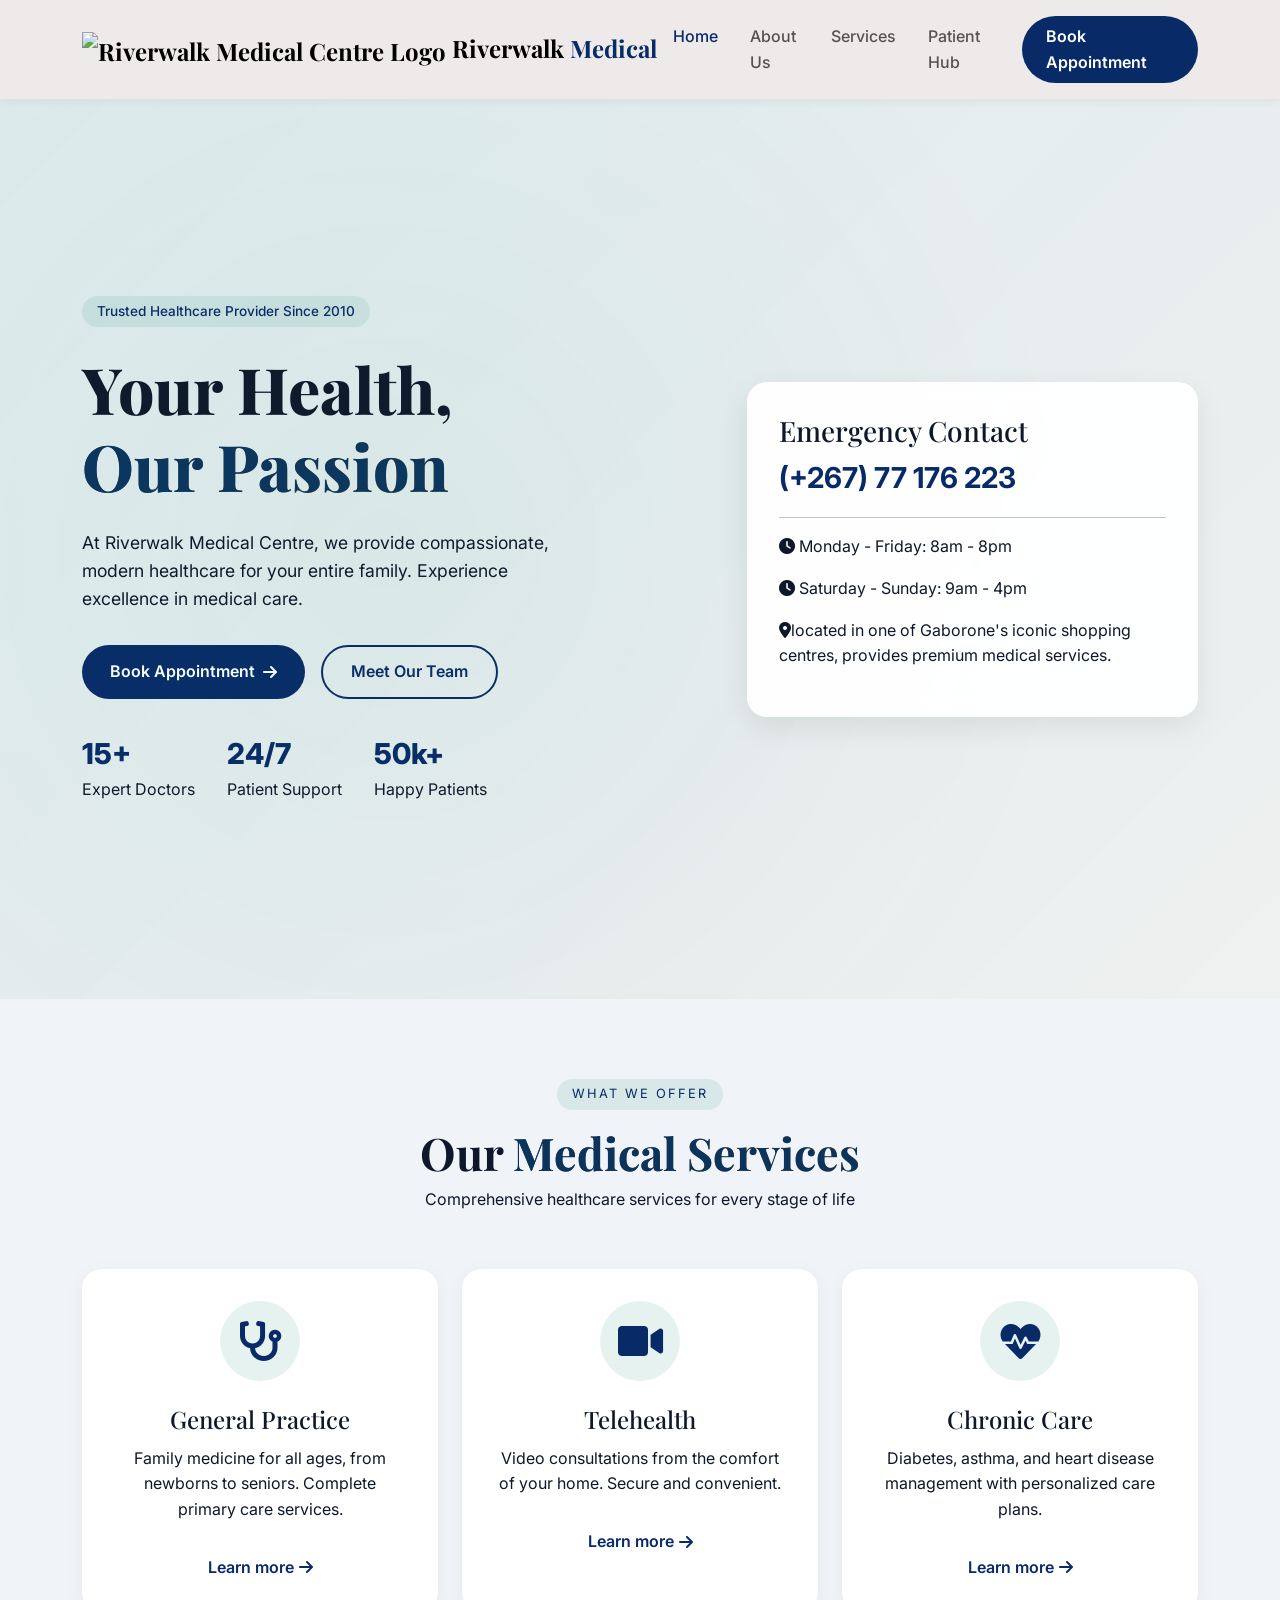
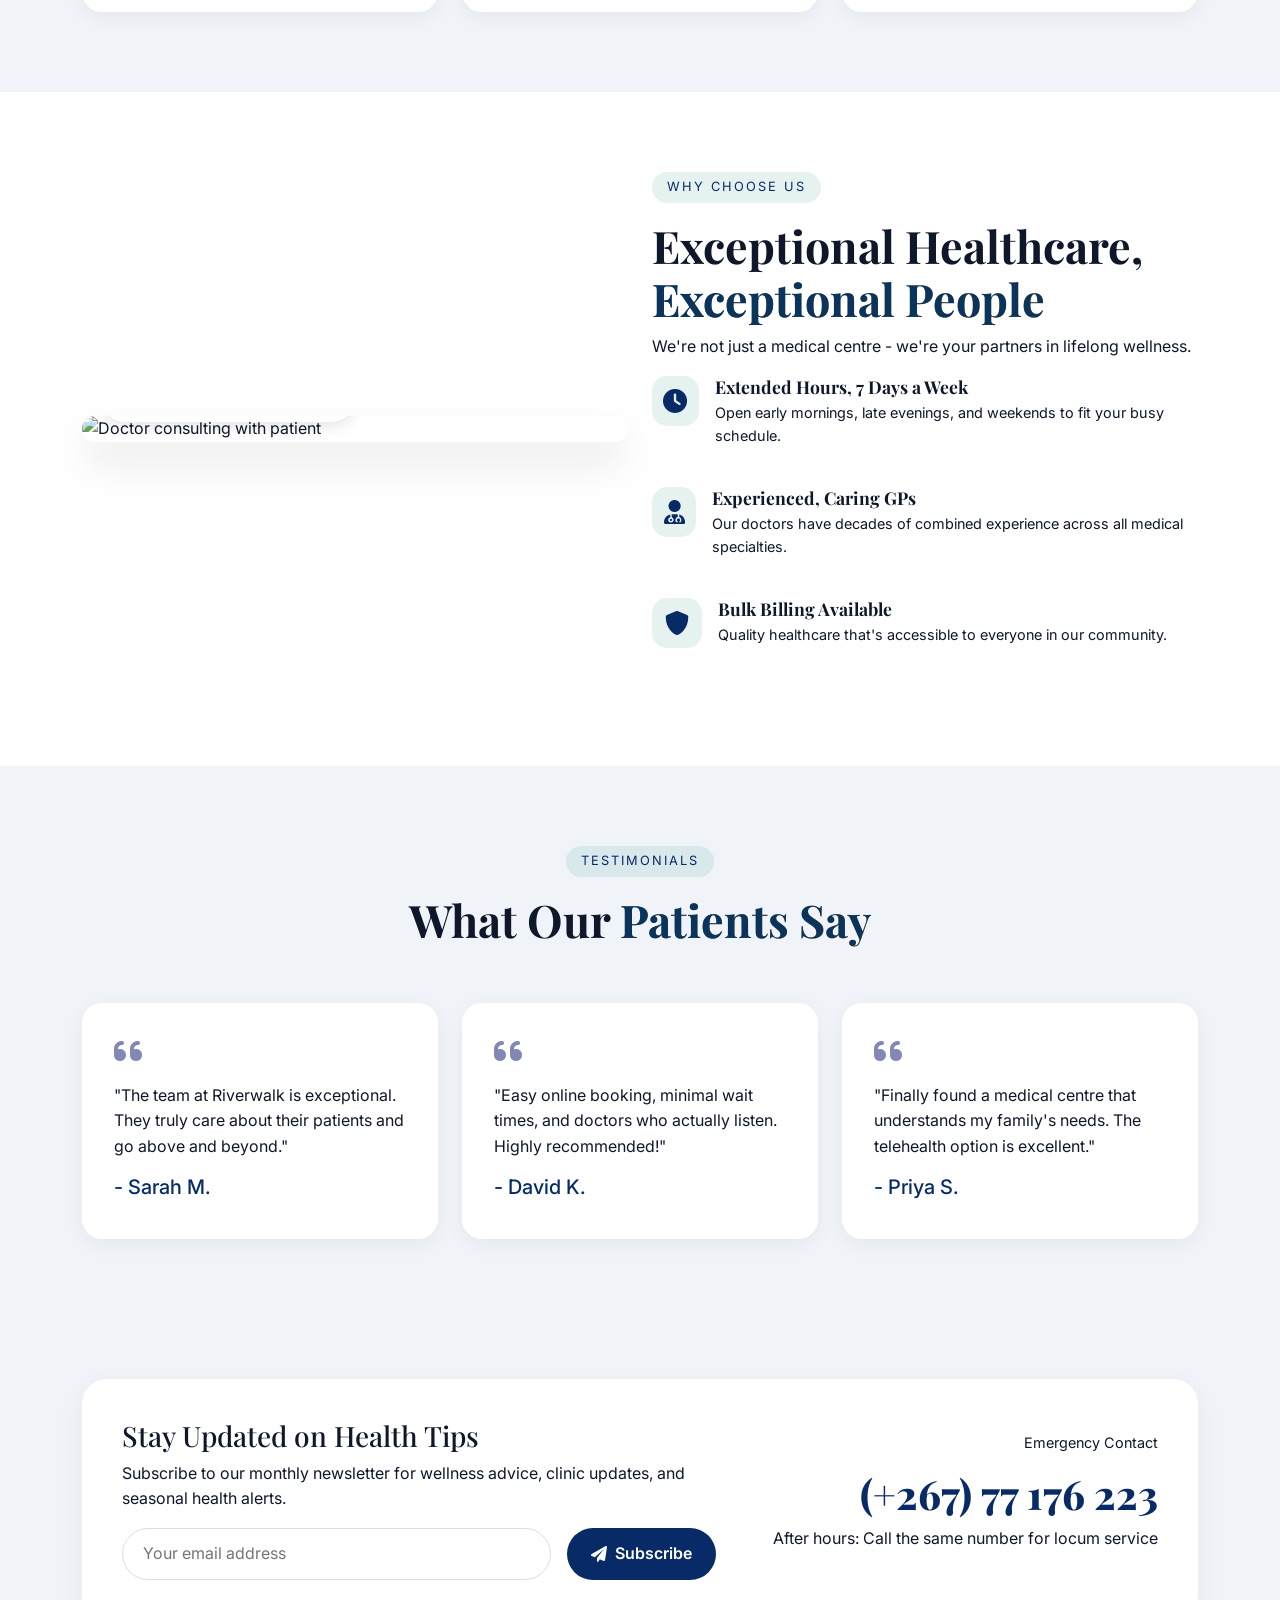
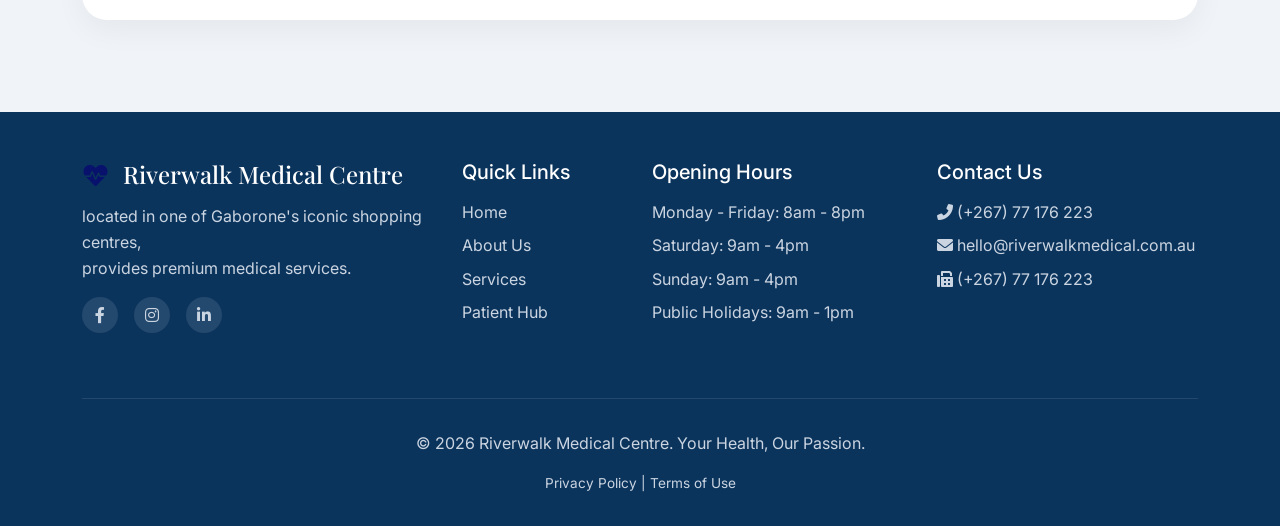
==== index.html @ fadc0576 "Add files via upload" ====
<!DOCTYPE html>
<html lang="en">
<head>
    <meta charset="UTF-8">
    <meta name="viewport" content="width=device-width, initial-scale=1.0">
    <title>Riverwalk Medical Centre | Home</title>
    
    <!-- Bootstrap 5 CSS -->
    <link href="https://cdn.jsdelivr.net/npm/bootstrap@5.3.0-alpha1/dist/css/bootstrap.min.css" rel="stylesheet">
    
    <!-- Font Awesome Icons (Professional icons, not emojis) -->
    <link rel="stylesheet" href="https://cdnjs.cloudflare.com/ajax/libs/font-awesome/6.0.0-beta3/css/all.min.css">
    
    <!-- Google Fonts -->
    <link href="https://fonts.googleapis.com/css2?family=Inter:wght@300;400;500;600;700&family=Playfair+Display:wght@400;500;600;700&display=swap" rel="stylesheet">
    
    <!-- Custom CSS -->
    <link rel="stylesheet" href="style.css">
</head>
<body>

    <!-- Navigation Bar -->
    <nav class="navbar navbar-expand-lg sticky-top">
        <div class="container">
            <a class="navbar-brand" href="index.html">
                <img src="592079887_1321707923304031_1038396307956701715_n.jpg" alt="Riverwalk Medical Centre Logo" width="50" height="50">
                <span>Riverwalk <span class="brand-accent">Medical</span></span>
            </a>
            <button class="navbar-toggler" type="button" data-bs-toggle="collapse" data-bs-target="#navbarNav">
                <span class="navbar-toggler-icon"></span>
            </button>
            <div class="collapse navbar-collapse" id="navbarNav">
                <ul class="navbar-nav ms-auto">
                    <li class="nav-item"><a class="nav-link active" href="index.html">Home</a></li>
                    <li class="nav-item"><a class="nav-link" href="about.html">About Us</a></li>
                    <li class="nav-item"><a class="nav-link" href="services.html">Services</a></li>
                    <li class="nav-item"><a class="nav-link" href="patient-hub.html">Patient Hub</a></li>
                </ul>
                <a href="patient-hub.html" class="btn-appointment">Book Appointment</a>
            </div>
        </div>
    </nav>

    <!-- Hero Section with Background Image -->
    <section class="hero">
        <div class="hero-overlay"></div>
        <div class="container">
            <div class="row align-items-center min-vh-100">
                <div class="col-lg-7">
                    <div class="hero-badge">
                        <span>Trusted Healthcare Provider Since 2010</span>
                    </div>
                    <h1 class="hero-title">
                        Your Health,<br>
                        <span class="gradient-text">Our Passion</span>
                    </h1>
                    <p class="hero-text">
                        At Riverwalk Medical Centre, we provide compassionate, 
                        modern healthcare for your entire family. Experience excellence in medical care.
                    </p>
                    <div class="hero-buttons">
                        <a href="patient-hub.html" class="btn-primary">Book Appointment <i class="fas fa-arrow-right"></i></a>
                        <a href="about.html" class="btn-outline">Meet Our Team</a>
                    </div>
                    <div class="hero-stats">
                        <div><span class="stat-number">15+</span><br>Expert Doctors</div>
                        <div><span class="stat-number">24/7</span><br>Patient Support</div>
                        <div><span class="stat-number">50k+</span><br>Happy Patients</div>
                    </div>
                </div>
                <div class="col-lg-5">
                    <div class="info-card">
                        <h3>Emergency Contact</h3>
                        <p class="emergency-number">(+267) 77 176 223</p>
                        <hr>
                        <p><i class="fas fa-clock"></i> Monday - Friday: 8am - 8pm</p>
                        <p><i class="fas fa-clock"></i> Saturday - Sunday: 9am - 4pm</p>
                        <p><i class="fas fa-location-dot"></i>located in one of Gaborone's iconic shopping centres, provides premium medical services.</p>
                    </div>
                </div>
            </div>
        </div>
    </section>

    <!-- Services Preview Section -->
    <section class="services-section">
        <div class="container">
            <div class="section-header text-center">
                <span class="section-subtitle">What We Offer</span>
                <h2 class="section-title">Our <span class="gradient-text">Medical Services</span></h2>
                <p>Comprehensive healthcare services for every stage of life</p>
            </div>
            
            <div class="row g-4 mt-3">
                <div class="col-md-4">
                    <div class="service-card">
                        <div class="service-icon">
                            <i class="fas fa-stethoscope"></i>
                        </div>
                        <h4>General Practice</h4>
                        <p>Family medicine for all ages, from newborns to seniors. Complete primary care services.</p>
                        <a href="services.html">Learn more <i class="fas fa-arrow-right"></i></a>
                    </div>
                </div>
                <div class="col-md-4">
                    <div class="service-card">
                        <div class="service-icon">
                            <i class="fas fa-video"></i>
                        </div>
                        <h4>Telehealth</h4>
                        <p>Video consultations from the comfort of your home. Secure and convenient.</p>
                        <a href="services.html">Learn more <i class="fas fa-arrow-right"></i></a>
                    </div>
                </div>
                <div class="col-md-4">
                    <div class="service-card">
                        <div class="service-icon">
                            <i class="fas fa-heartbeat"></i>
                        </div>
                        <h4>Chronic Care</h4>
                        <p>Diabetes, asthma, and heart disease management with personalized care plans.</p>
                        <a href="services.html">Learn more <i class="fas fa-arrow-right"></i></a>
                    </div>
                </div>
            </div>
        </div>
    </section>

    <!-- Why Choose Us Section with Image -->
    <section class="why-choose">
        <div class="container">
            <div class="row align-items-center">
                <div class="col-lg-6">
                    <div class="why-image">
                        <img src="https://images.unsplash.com/photo-1579684385127-1ef15d508118?w=600&h=400&fit=crop" alt="Doctor consulting with patient">
                        <div class="floating-badge">
                            <i class="fas fa-calendar-check"></i> Same-day appointments
                        </div>
                    </div>
                </div>
                <div class="col-lg-6">
                    <span class="section-subtitle">Why Choose Us</span>
                    <h2 class="section-title">Exceptional Healthcare,<br><span class="gradient-text">Exceptional People</span></h2>
                    <p class="section-desc">We're not just a medical centre - we're your partners in lifelong wellness.</p>
                    
                    <div class="feature">
                        <div class="feature-icon">
                            <i class="fas fa-clock"></i>
                        </div>
                        <div>
                            <h4>Extended Hours, 7 Days a Week</h4>
                            <p>Open early mornings, late evenings, and weekends to fit your busy schedule.</p>
                        </div>
                    </div>
                    <div class="feature">
                        <div class="feature-icon">
                            <i class="fas fa-user-md"></i>
                        </div>
                        <div>
                            <h4>Experienced, Caring GPs</h4>
                            <p>Our doctors have decades of combined experience across all medical specialties.</p>
                        </div>
                    </div>
                    <div class="feature">
                        <div class="feature-icon">
                            <i class="fas fa-shield-alt"></i>
                        </div>
                        <div>
                            <h4>Bulk Billing Available</h4>
                            <p>Quality healthcare that's accessible to everyone in our community.</p>
                        </div>
                    </div>
                </div>
            </div>
        </div>
    </section>

    <!-- Testimonials Section -->
    <section class="testimonials">
        <div class="container">
            <div class="section-header text-center">
                <span class="section-subtitle">Testimonials</span>
                <h2 class="section-title">What Our <span class="gradient-text">Patients Say</span></h2>
            </div>
            <div class="row g-4 mt-3">
                <div class="col-md-4">
                    <div class="testimonial-card">
                        <i class="fas fa-quote-left"></i>
                        <p>"The team at Riverwalk is exceptional. They truly care about their patients and go above and beyond."</p>
                        <div class="testimonial-author">
                            <h5>- Sarah M.</h5>
                        </div>
                    </div>
                </div>
                <div class="col-md-4">
                    <div class="testimonial-card">
                        <i class="fas fa-quote-left"></i>
                        <p>"Easy online booking, minimal wait times, and doctors who actually listen. Highly recommended!"</p>
                        <div class="testimonial-author">
                            <h5>- David K.</h5>
                        </div>
                    </div>
                </div>
                <div class="col-md-4">
                    <div class="testimonial-card">
                        <i class="fas fa-quote-left"></i>
                        <p>"Finally found a medical centre that understands my family's needs. The telehealth option is excellent."</p>
                        <div class="testimonial-author">
                            <h5>- Priya S.</h5>
                        </div>
                    </div>
                </div>
            </div>
        </div>
    </section>

    <!-- Contact & Newsletter Section -->
    <section class="contact-section">
        <div class="container">
            <div class="contact-wrapper">
                <div class="row align-items-center">
                    <div class="col-lg-7">
                        <h3>Stay Updated on Health Tips</h3>
                        <p>Subscribe to our monthly newsletter for wellness advice, clinic updates, and seasonal health alerts.</p>
                        <form id="newsletterForm" class="newsletter-form">
                            <input type="email" placeholder="Your email address" required>
                            <button type="submit"><i class="fas fa-paper-plane"></i> Subscribe</button>
                        </form>
                    </div>
                    <div class="col-lg-5 text-end">
                        <p class="contact-label">Emergency Contact</p>
                        <h2 class="emergency-large">(+267) 77 176 223</h2>
                        <p>After hours: Call the same number for locum service</p>
                    </div>
                </div>
            </div>
        </div>
    </section>

    <!-- Footer -->
    <footer class="footer">
        <div class="container">
            <div class="row">
                <div class="col-lg-4 mb-4">
                    <h4><i class="fas fa-heartbeat"></i> Riverwalk Medical Centre</h4>
                    <p>located in one of Gaborone's iconic shopping centres,<br>provides premium medical services.</p>
                    <div class="footer-social">
                        <a href="#"><i class="fab fa-facebook-f"></i></a>
                        <a href="#"><i class="fab fa-instagram"></i></a>
                        <a href="#"><i class="fab fa-linkedin-in"></i></a>
                    </div>
                </div>
                <div class="col-lg-2 col-md-6 mb-4">
                    <h5>Quick Links</h5>
                    <ul>
                        <li><a href="index.html">Home</a></li>
                        <li><a href="about.html">About Us</a></li>
                        <li><a href="services.html">Services</a></li>
                        <li><a href="patient-hub.html">Patient Hub</a></li>
                    </ul>
                </div>
                <div class="col-lg-3 col-md-6 mb-4">
                    <h5>Opening Hours</h5>
                    <ul class="hours-list">
                        <li>Monday - Friday: 8am - 8pm</li>
                        <li>Saturday: 9am - 4pm</li>
                        <li>Sunday: 9am - 4pm</li>
                        <li>Public Holidays: 9am - 1pm</li>
                    </ul>
                </div>
                <div class="col-lg-3 mb-4">
                    <h5>Contact Us</h5>
                    <ul>
                        <li><i class="fas fa-phone-alt"></i> (+267) 77 176 223</li>
                        <li><i class="fas fa-envelope"></i> hello@riverwalkmedical.com.au</li>
                        <li><i class="fas fa-fax"></i> (+267) 77 176 223</li>
                    </ul>
                </div>
            </div>
            <div class="footer-bottom">
                <p>&copy; 2026 Riverwalk Medical Centre. Your Health, Our Passion.</p>
                <p class="privacy-links">
                    <a href="#">Privacy Policy</a> | <a href="#">Terms of Use</a>
                </p>
            </div>
        </div>
    </footer>

    <script src="https://cdn.jsdelivr.net/npm/bootstrap@5.3.0-alpha1/dist/js/bootstrap.bundle.min.js"></script>
    <script src="Main.js"></script>
</body>
</html>
---- style.css ----
/* ============================================
   RIVERWALK MEDICAL CENTRE - PROFESSIONAL CSS
   Medical theme with images and no emojis
   ============================================ */

:root {
    --primary: #082b68;
    --primary-dark: #4506ab;
    --primary-light: #08126d;
    --accent: #e8a735;
    --secondary: #0b345d;
    --white: #ffffff;
    --gray-light: #f0f4f8;
    --dark: #020a16;
    --dark: #0f172a;
}

* {
    margin: 0;
    padding: 0;
    box-sizing: border-box;
}

body {
    font-family: 'Inter', sans-serif;
    background-color: var(--gray-light);
    color: var(--dark);
    line-height: 1.6;
}

/* Watermark Background */
body::before {
    content: "";
    position: fixed;
    top: 0;
    left: 0;
    width: 100%;
    height: 100%;
    z-index: -1;
    background-image: url('487202758_1113256304149195_3274082367478030673_n.jpg');
    background-repeat: no-repeat;
    background-position: center center;
    background-size: 100% auto;
    background-attachment: fixed;
    opacity: 0.4;
    pointer-events: none;
}

/* Typography */
h1, h2, h3, h4, .navbar-brand {
    font-family: 'Playfair Display', serif;
}

.gradient-text {
    background: linear-gradient(135deg, var(--primary), var(--accent));
    -webkit-background-clip: text;
    background-clip: text;
    color: var(--secondary);
}

/* Navigation */
.navbar {
    background: rgba(238, 233, 233, 0.95);
    box-shadow: 0 2px 10px rgba(0,0,0,0.05);
    padding: 1rem 0;
}

.navbar-brand {
    font-size: 1.5rem;
    font-weight: 700;
}

.navbar-brand i {
    color: var(--primary);
    margin-right: 8px;
}

.brand-accent {
    color: var(--primary);
}

.nav-link {
    font-weight: 500;
    margin: 0 0.5rem;
    transition: color 0.3s;
}

.nav-link:hover, .nav-link.active {
    color: var(--primary) !important;
}

.btn-appointment {
    background: var(--primary);
    color: white;
    padding: 8px 24px;
    border-radius: 50px;
    text-decoration: none;
    font-weight: 600;
    transition: all 0.3s;
    margin-left: 1rem;
    display: inline-block;
}

.btn-appointment:hover {
    background: var(--primary-dark);
    color: white;
    transform: translateY(-2px);
}

/* Hero Section */
.hero {
    position: relative;
    min-height: 90vh;
    display: flex;
    align-items: center;
    background: linear-gradient(135deg, rgba(10,126,111,0.08), rgba(232,167,53,0.04));
}

.hero-overlay {
    position: absolute;
    top: 0;
    left: 0;
    width: 100%;
    height: 100%;
    background: radial-gradient(circle at 30% 50%, rgba(10,126,111,0.05), transparent 70%);
    pointer-events: none;
}

.hero-container {
    position: relative;
    z-index: 2;
}

.hero-badge span {
    display: inline-block;
    background: rgba(10,126,111,0.1);
    padding: 5px 15px;
    border-radius: 50px;
    font-size: 0.85rem;
    color: var(--primary);
    margin-bottom: 1.5rem;
    font-weight: 500;
}

.hero-title {
    font-size: 4rem;
    font-weight: 800;
    line-height: 1.2;
    margin-bottom: 1.5rem;
}

.hero-text {
    font-size: 1.1rem;
    color: var(--gray);
    margin-bottom: 2rem;
    max-width: 500px;
}

.hero-buttons {
    display: flex;
    gap: 1rem;
    margin-bottom: 2rem;
    flex-wrap: wrap;
}

.btn-primary {
    background: var(--primary);
    color: white;
    padding: 12px 28px;
    border-radius: 50px;
    text-decoration: none;
    font-weight: 600;
    transition: all 0.3s;
    display: inline-flex;
    align-items: center;
    gap: 8px;
}

.btn-primary:hover {
    background: var(--primary-dark);
    transform: translateX(5px);
    color: white;
}

.btn-outline {
    border: 2px solid var(--primary);
    color: var(--primary);
    padding: 12px 28px;
    border-radius: 50px;
    text-decoration: none;
    font-weight: 600;
    transition: all 0.3s;
    display: inline-block;
}

.btn-outline:hover {
    background: var(--primary);
    color: white;
}

.hero-stats {
    display: flex;
    gap: 2rem;
}

.stat-number {
    font-size: 1.8rem;
    font-weight: 800;
    color: var(--primary);
}

.info-card {
    background: rgba(255, 255, 255, 0.95);
    border-radius: 20px;
    padding: 2rem;
    box-shadow: 0 10px 30px rgba(0,0,0,0.08);
    backdrop-filter: blur(10px);
}

.emergency-number {
    font-size: 1.8rem;
    font-weight: 700;
    color: var(--primary);
}

/* Section Styles */
.section-header {
    margin-bottom: 2rem;
}

.section-subtitle {
    display: inline-block;
    font-size: 0.8rem;
    text-transform: uppercase;
    letter-spacing: 2px;
    color: var(--primary);
    background: rgba(10,126,111,0.1);
    padding: 5px 15px;
    border-radius: 50px;
    margin-bottom: 1rem;
}

.section-title {
    font-size: 2.8rem;
    font-weight: 700;
    margin-bottom: 0.5rem;
}

.section-desc {
    color: var(--gray);
}

/* Services Section */
.services-section {
    padding: 80px 0;
}

.service-card {
    background: white;
    border-radius: 20px;
    padding: 2rem;
    text-align: center;
    transition: all 0.3s;
    box-shadow: 0 5px 20px rgba(0,0,0,0.05);
    height: 100%;
}

.service-card:hover {
    transform: translateY(-10px);
    box-shadow: 0 15px 35px rgba(10,126,111,0.1);
}

.service-icon {
    width: 80px;
    height: 80px;
    background: rgba(10,126,111,0.1);
    border-radius: 50%;
    display: flex;
    align-items: center;
    justify-content: center;
    margin: 0 auto 1.5rem;
}

.service-icon i {
    font-size: 2.5rem;
    color: var(--primary);
}

.service-card h4 {
    margin-bottom: 0.75rem;
}

.service-card a {
    color: var(--primary);
    text-decoration: none;
    font-weight: 600;
    display: inline-flex;
    align-items: center;
    gap: 5px;
    margin-top: 1rem;
}

.service-card a:hover {
    gap: 10px;
}

/* Why Choose Us */
.why-choose {
    padding: 80px 0;
    background: white;
}

.why-image {
    position: relative;
    border-radius: 24px;
    overflow: hidden;
    box-shadow: 0 20px 40px rgba(0,0,0,0.1);
}

.why-image img {
    width: 100%;
    height: auto;
    display: block;
}

.floating-badge {
    position: absolute;
    bottom: 20px;
    left: 20px;
    background: white;
    padding: 10px 20px;
    border-radius: 50px;
    display: flex;
    align-items: center;
    gap: 10px;
    font-weight: 600;
    box-shadow: 0 5px 15px rgba(0,0,0,0.1);
}

.floating-badge i {
    color: var(--primary);
}

.feature {
    display: flex;
    gap: 1rem;
    margin-bottom: 1.5rem;
}

.feature-icon {
    width: 50px;
    height: 50px;
    background: rgba(10,126,111,0.1);
    border-radius: 15px;
    display: flex;
    align-items: center;
    justify-content: center;
}

.feature-icon i {
    font-size: 1.5rem;
    color: var(--primary);
}

.feature h4 {
    font-size: 1.1rem;
    font-weight: 700;
    margin-bottom: 0.25rem;
}

.feature p {
    color: var(--gray);
    font-size: 0.9rem;
}

/* Testimonials */
.testimonials {
    padding: 80px 0;
    background: var(--gray-light);
}

.testimonial-card {
    background: white;
    border-radius: 20px;
    padding: 2rem;
    box-shadow: 0 5px 20px rgba(0,0,0,0.05);
    transition: all 0.3s;
}

.testimonial-card:hover {
    transform: translateY(-5px);
}

.testimonial-card i:first-child {
    font-size: 2rem;
    color: var(--primary-light);
    opacity: 0.5;
    margin-bottom: 1rem;
}

.testimonial-author h5 {
    margin-top: 1rem;
    color: var(--primary);
}

/* Contact Section */
.contact-section {
    padding: 60px 0;
}

.contact-wrapper {
    background: white;
    border-radius: 25px;
    padding: 2.5rem;
    box-shadow: 0 10px 30px rgba(0,0,0,0.05);
}

.contact-label {
    font-size: 0.9rem;
    color: var(--gray);
}

.emergency-large {
    font-size: 2.5rem;
    font-weight: 800;
    color: var(--primary);
}

.newsletter-form {
    display: flex;
    gap: 1rem;
    margin-top: 1rem;
    flex-wrap: wrap;
}

.newsletter-form input {
    flex: 1;
    padding: 12px 20px;
    border: 1px solid #ddd;
    border-radius: 50px;
    font-size: 1rem;
}

.newsletter-form button {
    background: var(--primary);
    border: none;
    padding: 12px 24px;
    border-radius: 50px;
    color: white;
    font-weight: 600;
    cursor: pointer;
    transition: background 0.3s;
    display: inline-flex;
    align-items: center;
    gap: 8px;
}

.newsletter-form button:hover {
    background: var(--primary-dark);
}

/* Footer */
.footer {
    background: var(--secondary);
    color: #cbd5e1;
    padding: 3rem 0 1rem;
    margin-top: 2rem;
}

.footer h4, .footer h5 {
    color: white;
    margin-bottom: 1rem;
}

.footer h4 i {
    color: var(--primary-light);
    margin-right: 8px;
}

.footer ul {
    list-style: none;
    padding: 0;
}

.footer ul li {
    margin-bottom: 0.5rem;
}

.footer a {
    color: #cbd5e1;
    text-decoration: none;
    transition: color 0.3s;
}

.footer a:hover {
    color: var(--primary-light);
}

.footer-social {
    display: flex;
    gap: 1rem;
    margin-top: 1rem;
}

.footer-social a {
    width: 36px;
    height: 36px;
    background: rgba(255,255,255,0.1);
    border-radius: 50%;
    display: flex;
    align-items: center;
    justify-content: center;
    transition: all 0.3s;
}

.footer-social a:hover {
    background: var(--primary);
    transform: translateY(-3px);
}

.footer-bottom {
    text-align: center;
    padding-top: 2rem;
    margin-top: 2rem;
    border-top: 1px solid rgba(255,255,255,0.1);
}

.privacy-links {
    margin-top: 0.5rem;
    font-size: 0.85rem;
}

/* Page Header */
.page-header {
    background: linear-gradient(135deg, rgba(10,126,111,0.08), rgba(232,167,53,0.04));
    padding: 60px 0;
    text-align: center;
}

.page-header h1 {
    font-size: 3rem;
    font-weight: 800;
}

/* About Page Styles */
.stat-box {
    text-align: center;
}

.stat-box .stat-number {
    display: block;
    font-size: 1.5rem;
}

.stat-box .stat-label {
    font-size: 0.85rem;
    color: var(--gray);
}

.about-image {
    border-radius: 20px;
    overflow: hidden;
    box-shadow: 0 15px 35px rgba(0,0,0,0.1);
}

.about-image img {
    width: 100%;
    height: auto;
    display: block;
}

.value-card, .doctor-card {
    background: white;
    border-radius: 20px;
    padding: 1.8rem;
    text-align: center;
    transition: all 0.3s;
    box-shadow: 0 5px 15px rgba(0,0,0,0.05);
    height: 100%;
}

.value-card:hover, .doctor-card:hover {
    transform: translateY(-5px);
}

.value-card i, .doctor-card i {
    font-size: 2rem;
    color: var(--primary);
    margin-bottom: 1rem;
}

.doctor-image {
    width: 120px;
    height: 120px;
    border-radius: 50%;
    overflow: hidden;
    margin: 0 auto 1rem;
}

.doctor-image img {
    width: 100%;
    height: 100%;
    object-fit: cover;
}

.careers-cta {
    background: linear-gradient(135deg, rgba(10,126,111,0.05), rgba(232,167,53,0.03));
    text-align: center;
}

.careers-cta i {
    color: var(--primary);
    margin-bottom: 1rem;
}

/* Service Full Cards */
.service-full-card {
    background: white;
    border-radius: 20px;
    padding: 1.8rem;
    transition: all 0.3s;
    height: 100%;
    border: 1px solid rgba(10,126,111,0.1);
}

.service-full-card:hover {
    transform: translateY(-5px);
    box-shadow: 0 10px 30px rgba(10,126,111,0.1);
}

.service-full-card i {
    font-size: 2.5rem;
    color: var(--primary);
    margin-bottom: 1rem;
}

.service-tag {
    display: inline-block;
    background: rgba(10,126,111,0.1);
    padding: 4px 12px;
    border-radius: 50px;
    font-size: 0.7rem;
    margin-top: 1rem;
}

.corporate {
    text-align: center;
    background: linear-gradient(135deg, rgba(10,126,111,0.03), rgba(232,167,53,0.03));
}

/* Hub Cards */
.hub-card {
    background: white;
    border-radius: 20px;
    padding: 1.5rem;
    margin-bottom: 1.5rem;
    box-shadow: 0 5px 15px rgba(0,0,0,0.05);
    transition: all 0.3s;
}

.hub-card:hover {
    box-shadow: 0 10px 25px rgba(10,126,111,0.1);
}

.hub-card i:first-child {
    font-size: 2rem;
    color: var(--primary);
    margin-bottom: 0.5rem;
}

.hub-btn {
    background: none;
    border: none;
    color: var(--primary);
    font-weight: 600;
    cursor: pointer;
    margin-top: 0.5rem;
}

.hub-submit {
    background: var(--gray-light);
    border: none;
    padding: 10px 20px;
    border-radius: 50px;
    margin-top: 0.5rem;
    font-weight: 600;
    cursor: pointer;
    transition: all 0.3s;
}

.hub-submit.primary {
    background: var(--primary);
    color: white;
}

.hub-submit.primary:hover {
    background: var(--primary-dark);
}

.registration-card {
    border: 2px solid rgba(10,126,111,0.2);
}

.resources-section {
    background: linear-gradient(135deg, rgba(10,126,111,0.05), rgba(232,167,53,0.03));
    border-radius: 20px;
    padding: 1.8rem;
}

.resource-item {
    background: white;
    border-radius: 15px;
    padding: 1rem;
    height: 100%;
}

.resource-item i {
    color: var(--primary);
    margin-right: 8px;
}

/* Form Controls */
.form-control {
    border-radius: 12px;
    border: 1px solid #e2e8f0;
    padding: 12px 16px;
}

.form-control:focus {
    border-color: var(--primary);
    box-shadow: 0 0 0 3px rgba(10,126,111,0.1);
}

/* Responsive Design */
@media (max-width: 768px) {
    .hero-title {
        font-size: 2.5rem;
    }
    
    .section-title {
        font-size: 2rem;
    }
    
    .hero-stats {
        gap: 1rem;
    }
    
    .stat-number {
        font-size: 1.2rem;
    }
    
    .btn-appointment {
        margin-left: 0;
        margin-top: 1rem;
        display: inline-block;
        text-align: center;
    }
    
    .contact-wrapper .text-end {
        text-align: center !important;
        margin-top: 1rem;
    }
    
    .emergency-large {
        font-size: 1.8rem;
    }
    
    body::before {
        background-size: 80% auto;
        opacity: 0.04;
    }
}

@media (max-width: 576px) {
    .hero-buttons {
        flex-direction: column;
    }
    
    .btn-primary, .btn-outline {
        text-align: center;
        justify-content: center;
    }
    
    .hero-title {
        font-size: 2rem;
    }
}
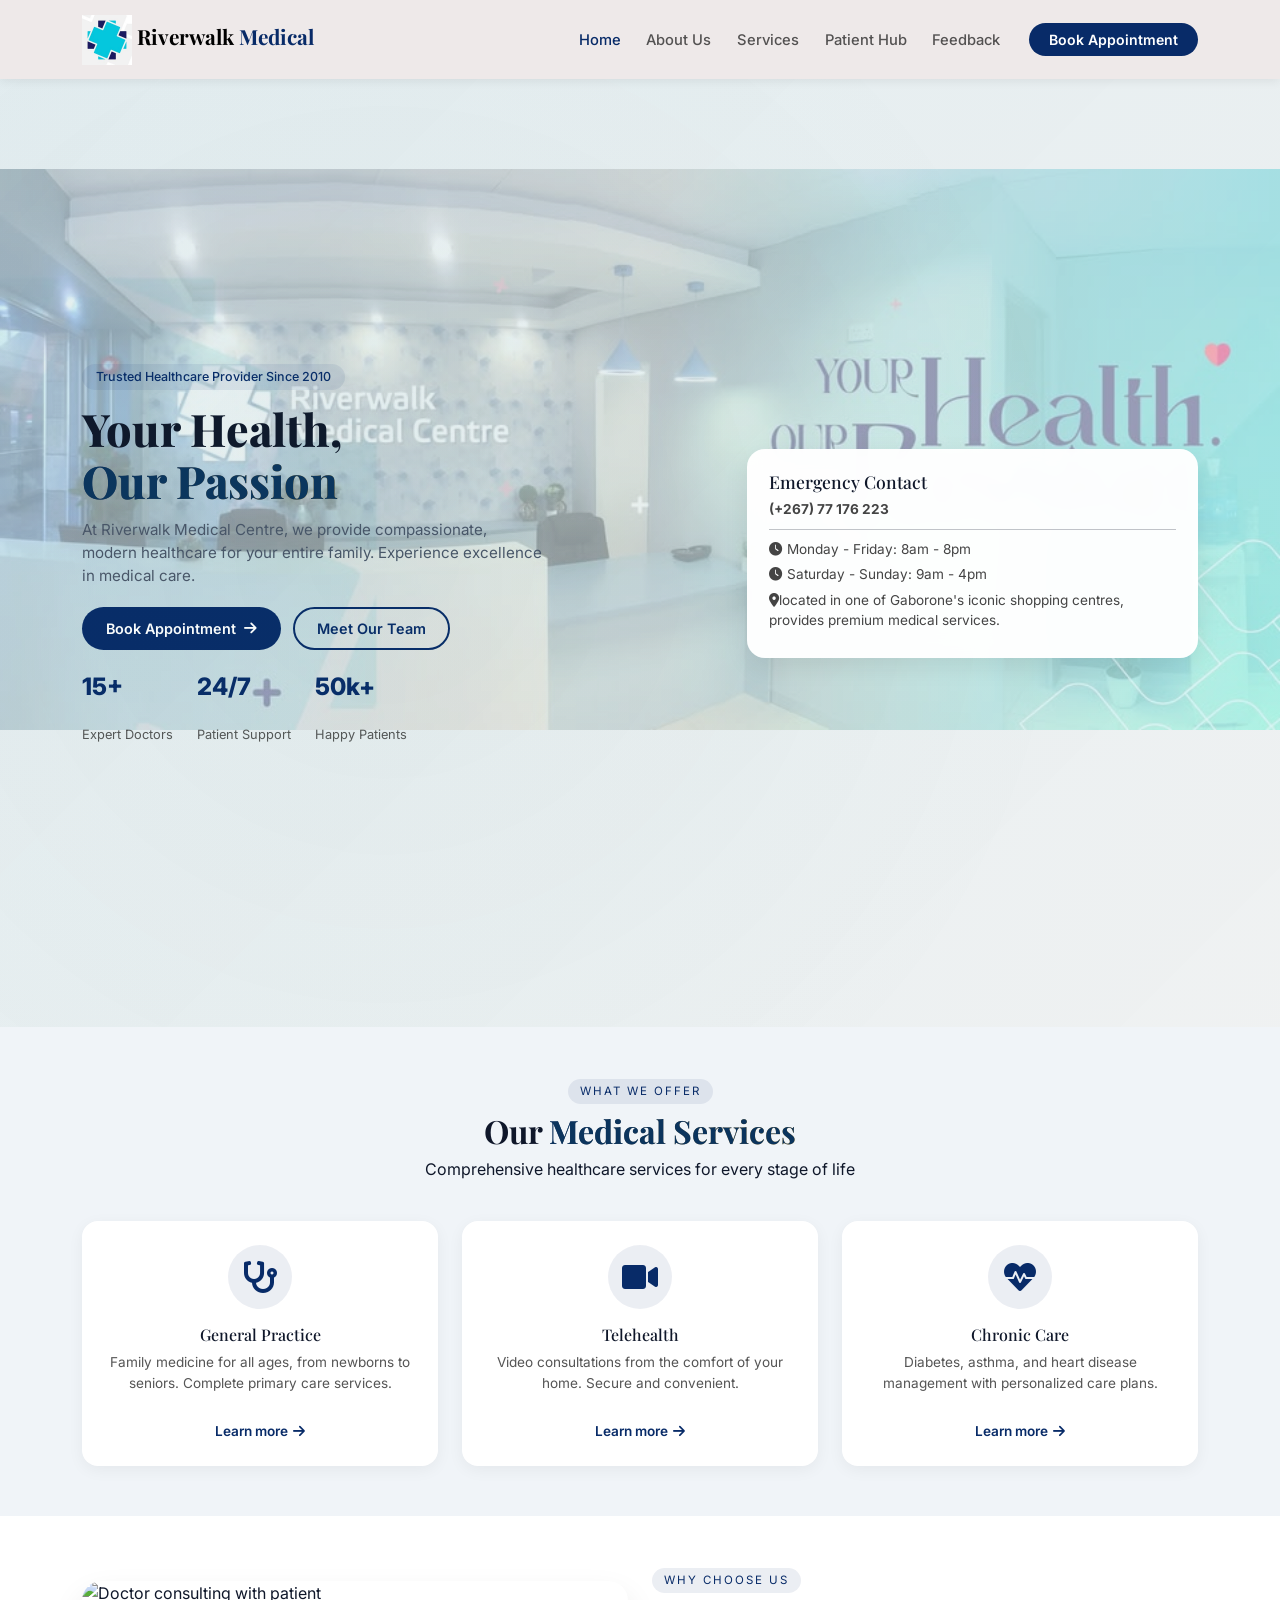
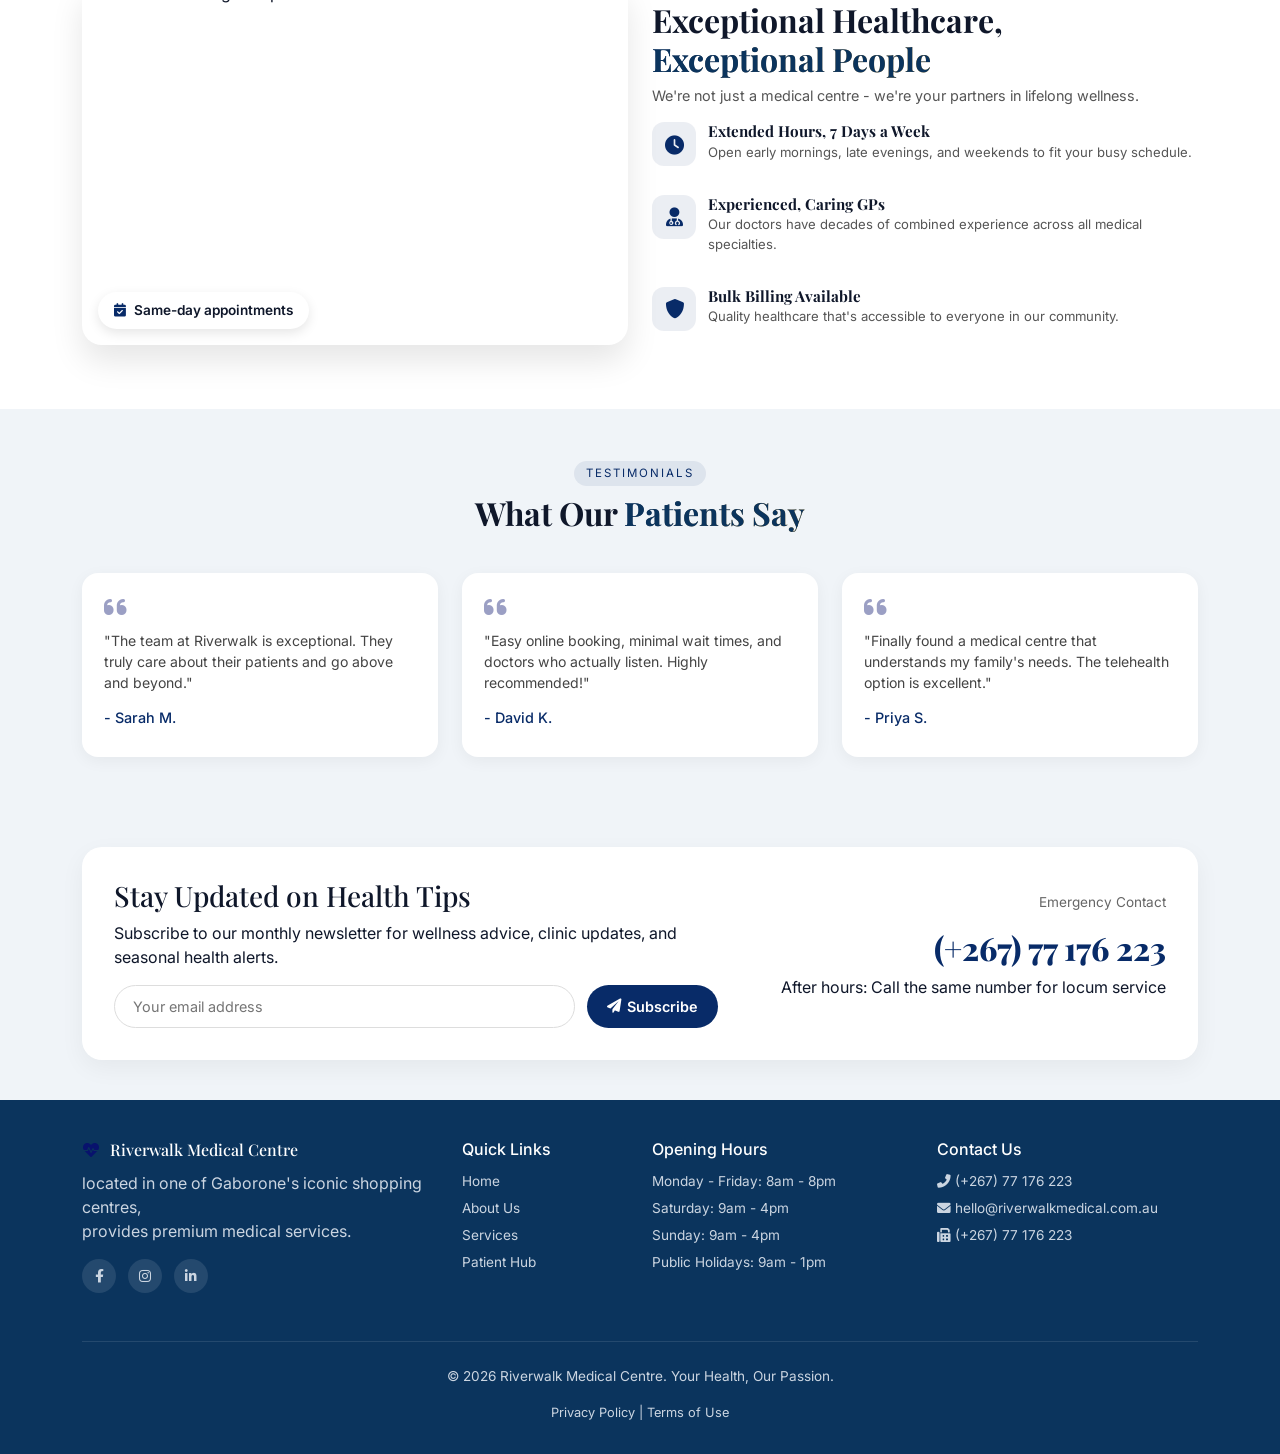
==== commit b30ad92a: "Add files via upload" ====
--- a/index.html
+++ b/index.html
@@ -1,292 +1,293 @@
-<!DOCTYPE html>
-<html lang="en">
-<head>
-    <meta charset="UTF-8">
-    <meta name="viewport" content="width=device-width, initial-scale=1.0">
-    <title>Riverwalk Medical Centre | Home</title>
-    
-    <!-- Bootstrap 5 CSS -->
-    <link href="https://cdn.jsdelivr.net/npm/bootstrap@5.3.0-alpha1/dist/css/bootstrap.min.css" rel="stylesheet">
-    
-    <!-- Font Awesome Icons (Professional icons, not emojis) -->
-    <link rel="stylesheet" href="https://cdnjs.cloudflare.com/ajax/libs/font-awesome/6.0.0-beta3/css/all.min.css">
-    
-    <!-- Google Fonts -->
-    <link href="https://fonts.googleapis.com/css2?family=Inter:wght@300;400;500;600;700&family=Playfair+Display:wght@400;500;600;700&display=swap" rel="stylesheet">
-    
-    <!-- Custom CSS -->
-    <link rel="stylesheet" href="style.css">
-</head>
-<body>
-
-    <!-- Navigation Bar -->
-    <nav class="navbar navbar-expand-lg sticky-top">
-        <div class="container">
-            <a class="navbar-brand" href="index.html">
-                <img src="592079887_1321707923304031_1038396307956701715_n.jpg" alt="Riverwalk Medical Centre Logo" width="50" height="50">
-                <span>Riverwalk <span class="brand-accent">Medical</span></span>
-            </a>
-            <button class="navbar-toggler" type="button" data-bs-toggle="collapse" data-bs-target="#navbarNav">
-                <span class="navbar-toggler-icon"></span>
-            </button>
-            <div class="collapse navbar-collapse" id="navbarNav">
-                <ul class="navbar-nav ms-auto">
-                    <li class="nav-item"><a class="nav-link active" href="index.html">Home</a></li>
-                    <li class="nav-item"><a class="nav-link" href="about.html">About Us</a></li>
-                    <li class="nav-item"><a class="nav-link" href="services.html">Services</a></li>
-                    <li class="nav-item"><a class="nav-link" href="patient-hub.html">Patient Hub</a></li>
-                </ul>
-                <a href="patient-hub.html" class="btn-appointment">Book Appointment</a>
-            </div>
-        </div>
-    </nav>
-
-    <!-- Hero Section with Background Image -->
-    <section class="hero">
-        <div class="hero-overlay"></div>
-        <div class="container">
-            <div class="row align-items-center min-vh-100">
-                <div class="col-lg-7">
-                    <div class="hero-badge">
-                        <span>Trusted Healthcare Provider Since 2010</span>
-                    </div>
-                    <h1 class="hero-title">
-                        Your Health,<br>
-                        <span class="gradient-text">Our Passion</span>
-                    </h1>
-                    <p class="hero-text">
-                        At Riverwalk Medical Centre, we provide compassionate, 
-                        modern healthcare for your entire family. Experience excellence in medical care.
-                    </p>
-                    <div class="hero-buttons">
-                        <a href="patient-hub.html" class="btn-primary">Book Appointment <i class="fas fa-arrow-right"></i></a>
-                        <a href="about.html" class="btn-outline">Meet Our Team</a>
-                    </div>
-                    <div class="hero-stats">
-                        <div><span class="stat-number">15+</span><br>Expert Doctors</div>
-                        <div><span class="stat-number">24/7</span><br>Patient Support</div>
-                        <div><span class="stat-number">50k+</span><br>Happy Patients</div>
-                    </div>
-                </div>
-                <div class="col-lg-5">
-                    <div class="info-card">
-                        <h3>Emergency Contact</h3>
-                        <p class="emergency-number">(+267) 77 176 223</p>
-                        <hr>
-                        <p><i class="fas fa-clock"></i> Monday - Friday: 8am - 8pm</p>
-                        <p><i class="fas fa-clock"></i> Saturday - Sunday: 9am - 4pm</p>
-                        <p><i class="fas fa-location-dot"></i>located in one of Gaborone's iconic shopping centres, provides premium medical services.</p>
-                    </div>
-                </div>
-            </div>
-        </div>
-    </section>
-
-    <!-- Services Preview Section -->
-    <section class="services-section">
-        <div class="container">
-            <div class="section-header text-center">
-                <span class="section-subtitle">What We Offer</span>
-                <h2 class="section-title">Our <span class="gradient-text">Medical Services</span></h2>
-                <p>Comprehensive healthcare services for every stage of life</p>
-            </div>
-            
-            <div class="row g-4 mt-3">
-                <div class="col-md-4">
-                    <div class="service-card">
-                        <div class="service-icon">
-                            <i class="fas fa-stethoscope"></i>
-                        </div>
-                        <h4>General Practice</h4>
-                        <p>Family medicine for all ages, from newborns to seniors. Complete primary care services.</p>
-                        <a href="services.html">Learn more <i class="fas fa-arrow-right"></i></a>
-                    </div>
-                </div>
-                <div class="col-md-4">
-                    <div class="service-card">
-                        <div class="service-icon">
-                            <i class="fas fa-video"></i>
-                        </div>
-                        <h4>Telehealth</h4>
-                        <p>Video consultations from the comfort of your home. Secure and convenient.</p>
-                        <a href="services.html">Learn more <i class="fas fa-arrow-right"></i></a>
-                    </div>
-                </div>
-                <div class="col-md-4">
-                    <div class="service-card">
-                        <div class="service-icon">
-                            <i class="fas fa-heartbeat"></i>
-                        </div>
-                        <h4>Chronic Care</h4>
-                        <p>Diabetes, asthma, and heart disease management with personalized care plans.</p>
-                        <a href="services.html">Learn more <i class="fas fa-arrow-right"></i></a>
-                    </div>
-                </div>
-            </div>
-        </div>
-    </section>
-
-    <!-- Why Choose Us Section with Image -->
-    <section class="why-choose">
-        <div class="container">
-            <div class="row align-items-center">
-                <div class="col-lg-6">
-                    <div class="why-image">
-                        <img src="https://images.unsplash.com/photo-1579684385127-1ef15d508118?w=600&h=400&fit=crop" alt="Doctor consulting with patient">
-                        <div class="floating-badge">
-                            <i class="fas fa-calendar-check"></i> Same-day appointments
-                        </div>
-                    </div>
-                </div>
-                <div class="col-lg-6">
-                    <span class="section-subtitle">Why Choose Us</span>
-                    <h2 class="section-title">Exceptional Healthcare,<br><span class="gradient-text">Exceptional People</span></h2>
-                    <p class="section-desc">We're not just a medical centre - we're your partners in lifelong wellness.</p>
-                    
-                    <div class="feature">
-                        <div class="feature-icon">
-                            <i class="fas fa-clock"></i>
-                        </div>
-                        <div>
-                            <h4>Extended Hours, 7 Days a Week</h4>
-                            <p>Open early mornings, late evenings, and weekends to fit your busy schedule.</p>
-                        </div>
-                    </div>
-                    <div class="feature">
-                        <div class="feature-icon">
-                            <i class="fas fa-user-md"></i>
-                        </div>
-                        <div>
-                            <h4>Experienced, Caring GPs</h4>
-                            <p>Our doctors have decades of combined experience across all medical specialties.</p>
-                        </div>
-                    </div>
-                    <div class="feature">
-                        <div class="feature-icon">
-                            <i class="fas fa-shield-alt"></i>
-                        </div>
-                        <div>
-                            <h4>Bulk Billing Available</h4>
-                            <p>Quality healthcare that's accessible to everyone in our community.</p>
-                        </div>
-                    </div>
-                </div>
-            </div>
-        </div>
-    </section>
-
-    <!-- Testimonials Section -->
-    <section class="testimonials">
-        <div class="container">
-            <div class="section-header text-center">
-                <span class="section-subtitle">Testimonials</span>
-                <h2 class="section-title">What Our <span class="gradient-text">Patients Say</span></h2>
-            </div>
-            <div class="row g-4 mt-3">
-                <div class="col-md-4">
-                    <div class="testimonial-card">
-                        <i class="fas fa-quote-left"></i>
-                        <p>"The team at Riverwalk is exceptional. They truly care about their patients and go above and beyond."</p>
-                        <div class="testimonial-author">
-                            <h5>- Sarah M.</h5>
-                        </div>
-                    </div>
-                </div>
-                <div class="col-md-4">
-                    <div class="testimonial-card">
-                        <i class="fas fa-quote-left"></i>
-                        <p>"Easy online booking, minimal wait times, and doctors who actually listen. Highly recommended!"</p>
-                        <div class="testimonial-author">
-                            <h5>- David K.</h5>
-                        </div>
-                    </div>
-                </div>
-                <div class="col-md-4">
-                    <div class="testimonial-card">
-                        <i class="fas fa-quote-left"></i>
-                        <p>"Finally found a medical centre that understands my family's needs. The telehealth option is excellent."</p>
-                        <div class="testimonial-author">
-                            <h5>- Priya S.</h5>
-                        </div>
-                    </div>
-                </div>
-            </div>
-        </div>
-    </section>
-
-    <!-- Contact & Newsletter Section -->
-    <section class="contact-section">
-        <div class="container">
-            <div class="contact-wrapper">
-                <div class="row align-items-center">
-                    <div class="col-lg-7">
-                        <h3>Stay Updated on Health Tips</h3>
-                        <p>Subscribe to our monthly newsletter for wellness advice, clinic updates, and seasonal health alerts.</p>
-                        <form id="newsletterForm" class="newsletter-form">
-                            <input type="email" placeholder="Your email address" required>
-                            <button type="submit"><i class="fas fa-paper-plane"></i> Subscribe</button>
-                        </form>
-                    </div>
-                    <div class="col-lg-5 text-end">
-                        <p class="contact-label">Emergency Contact</p>
-                        <h2 class="emergency-large">(+267) 77 176 223</h2>
-                        <p>After hours: Call the same number for locum service</p>
-                    </div>
-                </div>
-            </div>
-        </div>
-    </section>
-
-    <!-- Footer -->
-    <footer class="footer">
-        <div class="container">
-            <div class="row">
-                <div class="col-lg-4 mb-4">
-                    <h4><i class="fas fa-heartbeat"></i> Riverwalk Medical Centre</h4>
-                    <p>located in one of Gaborone's iconic shopping centres,<br>provides premium medical services.</p>
-                    <div class="footer-social">
-                        <a href="#"><i class="fab fa-facebook-f"></i></a>
-                        <a href="#"><i class="fab fa-instagram"></i></a>
-                        <a href="#"><i class="fab fa-linkedin-in"></i></a>
-                    </div>
-                </div>
-                <div class="col-lg-2 col-md-6 mb-4">
-                    <h5>Quick Links</h5>
-                    <ul>
-                        <li><a href="index.html">Home</a></li>
-                        <li><a href="about.html">About Us</a></li>
-                        <li><a href="services.html">Services</a></li>
-                        <li><a href="patient-hub.html">Patient Hub</a></li>
-                    </ul>
-                </div>
-                <div class="col-lg-3 col-md-6 mb-4">
-                    <h5>Opening Hours</h5>
-                    <ul class="hours-list">
-                        <li>Monday - Friday: 8am - 8pm</li>
-                        <li>Saturday: 9am - 4pm</li>
-                        <li>Sunday: 9am - 4pm</li>
-                        <li>Public Holidays: 9am - 1pm</li>
-                    </ul>
-                </div>
-                <div class="col-lg-3 mb-4">
-                    <h5>Contact Us</h5>
-                    <ul>
-                        <li><i class="fas fa-phone-alt"></i> (+267) 77 176 223</li>
-                        <li><i class="fas fa-envelope"></i> hello@riverwalkmedical.com.au</li>
-                        <li><i class="fas fa-fax"></i> (+267) 77 176 223</li>
-                    </ul>
-                </div>
-            </div>
-            <div class="footer-bottom">
-                <p>&copy; 2026 Riverwalk Medical Centre. Your Health, Our Passion.</p>
-                <p class="privacy-links">
-                    <a href="#">Privacy Policy</a> | <a href="#">Terms of Use</a>
-                </p>
-            </div>
-        </div>
-    </footer>
-
-    <script src="https://cdn.jsdelivr.net/npm/bootstrap@5.3.0-alpha1/dist/js/bootstrap.bundle.min.js"></script>
-    <script src="Main.js"></script>
-</body>
+<!DOCTYPE html>
+<html lang="en">
+<head>
+    <meta charset="UTF-8">
+    <meta name="viewport" content="width=device-width, initial-scale=1.0">
+    <title>Riverwalk Medical Centre | Home</title>
+    
+    <!-- Bootstrap 5 CSS -->
+    <link href="https://cdn.jsdelivr.net/npm/bootstrap@5.3.2/dist/css/bootstrap.min.css" rel="stylesheet">
+    
+    <!-- Font Awesome Icons (Professional icons, not emojis) -->
+    <link rel="stylesheet" href="https://cdnjs.cloudflare.com/ajax/libs/font-awesome/6.0.0-beta3/css/all.min.css">
+    
+    <!-- Google Fonts -->
+    <link href="https://fonts.googleapis.com/css2?family=Inter:wght@300;400;500;600;700&family=Playfair+Display:wght@400;500;600;700&display=swap" rel="stylesheet">
+    
+    <!-- Custom CSS -->
+    <link rel="stylesheet" href="style.css">
+</head>
+<body>
+
+    <!-- Navigation Bar -->
+    <nav class="navbar navbar-expand-lg sticky-top">
+        <div class="container">
+            <a class="navbar-brand" href="index.html">
+                <img src="592079887_1321707923304031_1038396307956701715_n.jpg" alt="Riverwalk Medical Centre Logo" width="50" height="50">
+                <span>Riverwalk <span class="brand-accent">Medical</span></span>
+            </a>
+            <button class="navbar-toggler" type="button" data-bs-toggle="collapse" data-bs-target="#navbarNav">
+                <span class="navbar-toggler-icon"></span>
+            </button>
+            <div class="collapse navbar-collapse" id="navbarNav">
+                <ul class="navbar-nav ms-auto">
+                    <li class="nav-item"><a class="nav-link active" href="index.html">Home</a></li>
+                    <li class="nav-item"><a class="nav-link" href="about.html">About Us</a></li>
+                    <li class="nav-item"><a class="nav-link" href="services.html">Services</a></li>
+                    <li class="nav-item"><a class="nav-link" href="patient-hub.html">Patient Hub</a></li>
+                    <li class="nav-item"><a class="nav-link" href="feedback.html">Feedback</a></li>
+                </ul>
+                <a href="patient-hub.html" class="btn-appointment">Book Appointment</a>
+            </div>
+        </div>
+    </nav>
+
+    <!-- Hero Section with Background Image -->
+    <section class="hero">
+        <div class="hero-overlay"></div>
+        <div class="container">
+            <div class="row align-items-center min-vh-100">
+                <div class="col-lg-7">
+                    <div class="hero-badge">
+                        <span>Trusted Healthcare Provider Since 2010</span>
+                    </div>
+                    <h1 class="hero-title">
+                        Your Health,<br>
+                        <span class="gradient-text">Our Passion</span>
+                    </h1>
+                    <p class="hero-text">
+                        At Riverwalk Medical Centre, we provide compassionate, 
+                        modern healthcare for your entire family. Experience excellence in medical care.
+                    </p>
+                    <div class="hero-buttons">
+                        <a href="patient-hub.html" class="btn-primary">Book Appointment <i class="fas fa-arrow-right"></i></a>
+                        <a href="about.html" class="btn-outline">Meet Our Team</a>
+                    </div>
+                    <div class="hero-stats">
+                        <div><span class="stat-number">15+</span><br>Expert Doctors</div>
+                        <div><span class="stat-number">24/7</span><br>Patient Support</div>
+                        <div><span class="stat-number">50k+</span><br>Happy Patients</div>
+                    </div>
+                </div>
+                <div class="col-lg-5">
+                    <div class="info-card">
+                        <h3>Emergency Contact</h3>
+                        <p class="emergency-number">(+267) 77 176 223</p>
+                        <hr>
+                        <p><i class="fas fa-clock"></i> Monday - Friday: 8am - 8pm</p>
+                        <p><i class="fas fa-clock"></i> Saturday - Sunday: 9am - 4pm</p>
+                        <p><i class="fas fa-location-dot"></i>located in one of Gaborone's iconic shopping centres, provides premium medical services.</p>
+                    </div>
+                </div>
+            </div>
+        </div>
+    </section>
+
+    <!-- Services Preview Section -->
+    <section class="services-section">
+        <div class="container">
+            <div class="section-header text-center">
+                <span class="section-subtitle">What We Offer</span>
+                <h2 class="section-title">Our <span class="gradient-text">Medical Services</span></h2>
+                <p>Comprehensive healthcare services for every stage of life</p>
+            </div>
+            
+            <div class="row g-4 mt-3">
+                <div class="col-md-4">
+                    <div class="service-card">
+                        <div class="service-icon">
+                            <i class="fas fa-stethoscope"></i>
+                        </div>
+                        <h4>General Practice</h4>
+                        <p>Family medicine for all ages, from newborns to seniors. Complete primary care services.</p>
+                        <a href="services.html">Learn more <i class="fas fa-arrow-right"></i></a>
+                    </div>
+                </div>
+                <div class="col-md-4">
+                    <div class="service-card">
+                        <div class="service-icon">
+                            <i class="fas fa-video"></i>
+                        </div>
+                        <h4>Telehealth</h4>
+                        <p>Video consultations from the comfort of your home. Secure and convenient.</p>
+                        <a href="services.html">Learn more <i class="fas fa-arrow-right"></i></a>
+                    </div>
+                </div>
+                <div class="col-md-4">
+                    <div class="service-card">
+                        <div class="service-icon">
+                            <i class="fas fa-heartbeat"></i>
+                        </div>
+                        <h4>Chronic Care</h4>
+                        <p>Diabetes, asthma, and heart disease management with personalized care plans.</p>
+                        <a href="services.html">Learn more <i class="fas fa-arrow-right"></i></a>
+                    </div>
+                </div>
+            </div>
+        </div>
+    </section>
+
+    <!-- Why Choose Us Section with Image -->
+    <section class="why-choose">
+        <div class="container">
+            <div class="row align-items-center">
+                <div class="col-lg-6">
+                    <div class="why-image">
+                        <img src="https://images.unsplash.com/photo-1579684385127-1ef15d508118?w=600&h=400&fit=crop" alt="Doctor consulting with patient" width="600" height="400">
+                        <div class="floating-badge">
+                            <i class="fas fa-calendar-check"></i> Same-day appointments
+                        </div>
+                    </div>
+                </div>
+                <div class="col-lg-6">
+                    <span class="section-subtitle">Why Choose Us</span>
+                    <h2 class="section-title">Exceptional Healthcare,<br><span class="gradient-text">Exceptional People</span></h2>
+                    <p class="section-desc">We're not just a medical centre - we're your partners in lifelong wellness.</p>
+                    
+                    <div class="feature">
+                        <div class="feature-icon">
+                            <i class="fas fa-clock"></i>
+                        </div>
+                        <div>
+                            <h4>Extended Hours, 7 Days a Week</h4>
+                            <p>Open early mornings, late evenings, and weekends to fit your busy schedule.</p>
+                        </div>
+                    </div>
+                    <div class="feature">
+                        <div class="feature-icon">
+                            <i class="fas fa-user-md"></i>
+                        </div>
+                        <div>
+                            <h4>Experienced, Caring GPs</h4>
+                            <p>Our doctors have decades of combined experience across all medical specialties.</p>
+                        </div>
+                    </div>
+                    <div class="feature">
+                        <div class="feature-icon">
+                            <i class="fas fa-shield-alt"></i>
+                        </div>
+                        <div>
+                            <h4>Bulk Billing Available</h4>
+                            <p>Quality healthcare that's accessible to everyone in our community.</p>
+                        </div>
+                    </div>
+                </div>
+            </div>
+        </div>
+    </section>
+
+    <!-- Testimonials Section -->
+    <section class="testimonials">
+        <div class="container">
+            <div class="section-header text-center">
+                <span class="section-subtitle">Testimonials</span>
+                <h2 class="section-title">What Our <span class="gradient-text">Patients Say</span></h2>
+            </div>
+            <div class="row g-4 mt-3">
+                <div class="col-md-4">
+                    <div class="testimonial-card">
+                        <i class="fas fa-quote-left"></i>
+                        <p>"The team at Riverwalk is exceptional. They truly care about their patients and go above and beyond."</p>
+                        <div class="testimonial-author">
+                            <h5>- Sarah M.</h5>
+                        </div>
+                    </div>
+                </div>
+                <div class="col-md-4">
+                    <div class="testimonial-card">
+                        <i class="fas fa-quote-left"></i>
+                        <p>"Easy online booking, minimal wait times, and doctors who actually listen. Highly recommended!"</p>
+                        <div class="testimonial-author">
+                            <h5>- David K.</h5>
+                        </div>
+                    </div>
+                </div>
+                <div class="col-md-4">
+                    <div class="testimonial-card">
+                        <i class="fas fa-quote-left"></i>
+                        <p>"Finally found a medical centre that understands my family's needs. The telehealth option is excellent."</p>
+                        <div class="testimonial-author">
+                            <h5>- Priya S.</h5>
+                        </div>
+                    </div>
+                </div>
+            </div>
+        </div>
+    </section>
+
+    <!-- Contact & Newsletter Section -->
+    <section class="contact-section">
+        <div class="container">
+            <div class="contact-wrapper">
+                <div class="row align-items-center">
+                    <div class="col-lg-7">
+                        <h3>Stay Updated on Health Tips</h3>
+                        <p>Subscribe to our monthly newsletter for wellness advice, clinic updates, and seasonal health alerts.</p>
+                        <form id="newsletterForm" class="newsletter-form">
+                            <input type="email" placeholder="Your email address" required>
+                            <button type="submit"><i class="fas fa-paper-plane"></i> Subscribe</button>
+                        </form>
+                    </div>
+                    <div class="col-lg-5 text-end">
+                        <p class="contact-label">Emergency Contact</p>
+                        <h2 class="emergency-large">(+267) 77 176 223</h2>
+                        <p>After hours: Call the same number for locum service</p>
+                    </div>
+                </div>
+            </div>
+        </div>
+    </section>
+
+    <!-- Footer -->
+    <footer class="footer">
+        <div class="container">
+            <div class="row">
+                <div class="col-lg-4 mb-4">
+                    <h4><i class="fas fa-heartbeat"></i> Riverwalk Medical Centre</h4>
+                    <p>located in one of Gaborone's iconic shopping centres,<br>provides premium medical services.</p>
+                    <div class="footer-social">
+                        <a href="#"><i class="fab fa-facebook-f"></i></a>
+                        <a href="#"><i class="fab fa-instagram"></i></a>
+                        <a href="#"><i class="fab fa-linkedin-in"></i></a>
+                    </div>
+                </div>
+                <div class="col-lg-2 col-md-6 mb-4">
+                    <h5>Quick Links</h5>
+                    <ul>
+                        <li><a href="index.html">Home</a></li>
+                        <li><a href="about.html">About Us</a></li>
+                        <li><a href="services.html">Services</a></li>
+                        <li><a href="patient-hub.html">Patient Hub</a></li>
+                    </ul>
+                </div>
+                <div class="col-lg-3 col-md-6 mb-4">
+                    <h5>Opening Hours</h5>
+                    <ul class="hours-list">
+                        <li>Monday - Friday: 8am - 8pm</li>
+                        <li>Saturday: 9am - 4pm</li>
+                        <li>Sunday: 9am - 4pm</li>
+                        <li>Public Holidays: 9am - 1pm</li>
+                    </ul>
+                </div>
+                <div class="col-lg-3 mb-4">
+                    <h5>Contact Us</h5>
+                    <ul>
+                        <li><i class="fas fa-phone-alt"></i> (+267) 77 176 223</li>
+                        <li><i class="fas fa-envelope"></i> hello@riverwalkmedical.com.au</li>
+                        <li><i class="fas fa-fax"></i> (+267) 77 176 223</li>
+                    </ul>
+                </div>
+            </div>
+            <div class="footer-bottom">
+                <p>&copy; 2026 Riverwalk Medical Centre. Your Health, Our Passion.</p>
+                <p class="privacy-links">
+                    <a href="#">Privacy Policy</a> | <a href="#">Terms of Use</a>
+                </p>
+            </div>
+        </div>
+    </footer>
+
+    <script src="https://cdn.jsdelivr.net/npm/bootstrap@5.3.2/dist/js/bootstrap.bundle.min.js"></script>
+    <script src="Main.js"></script>
+</body>
 </html>
--- a/style.css
+++ b/style.css
@@ -1,8 +1,3 @@
-/* ============================================
-   RIVERWALK MEDICAL CENTRE - PROFESSIONAL CSS
-   Medical theme with images and no emojis
-   ============================================ */
-
 :root {
     --primary: #082b68;
     --primary-dark: #4506ab;
@@ -11,31 +6,23 @@
     --secondary: #0b345d;
     --white: #ffffff;
     --gray-light: #f0f4f8;
-    --dark: #020a16;
     --dark: #0f172a;
 }
 
-* {
-    margin: 0;
-    padding: 0;
-    box-sizing: border-box;
-}
+* { margin: 0; padding: 0; box-sizing: border-box; }
 
 body {
     font-family: 'Inter', sans-serif;
     background-color: var(--gray-light);
     color: var(--dark);
-    line-height: 1.6;
-}
-
-/* Watermark Background */
+    line-height: 1.5;
+}
+
 body::before {
     content: "";
     position: fixed;
-    top: 0;
-    left: 0;
-    width: 100%;
-    height: 100%;
+    top: 0; left: 0;
+    width: 100%; height: 100%;
     z-index: -1;
     background-image: url('487202758_1113256304149195_3274082367478030673_n.jpg');
     background-repeat: no-repeat;
@@ -46,10 +33,7 @@
     pointer-events: none;
 }
 
-/* Typography */
-h1, h2, h3, h4, .navbar-brand {
-    font-family: 'Playfair Display', serif;
-}
+h1, h2, h3, h4, .navbar-brand { font-family: 'Playfair Display', serif; }
 
 .gradient-text {
     background: linear-gradient(135deg, var(--primary), var(--accent));
@@ -58,730 +42,381 @@
     color: var(--secondary);
 }
 
-/* Navigation */
+/* ── NAVIGATION ── */
 .navbar {
-    background: rgba(238, 233, 233, 0.95);
-    box-shadow: 0 2px 10px rgba(0,0,0,0.05);
-    padding: 1rem 0;
-}
-
-.navbar-brand {
-    font-size: 1.5rem;
-    font-weight: 700;
-}
-
-.navbar-brand i {
-    color: var(--primary);
-    margin-right: 8px;
-}
-
-.brand-accent {
-    color: var(--primary);
-}
-
-.nav-link {
-    font-weight: 500;
-    margin: 0 0.5rem;
-    transition: color 0.3s;
-}
-
-.nav-link:hover, .nav-link.active {
-    color: var(--primary) !important;
-}
-
+    background: rgba(238,233,233,0.97);
+    box-shadow: 0 2px 10px rgba(0,0,0,0.07);
+    padding: 0.6rem 0;
+}
+.navbar-brand { font-size: 1.3rem; font-weight: 700; }
+.navbar-brand i { color: var(--primary); margin-right: 8px; }
+.brand-accent { color: var(--primary); }
+.nav-link { font-weight: 500; margin: 0 0.3rem; transition: color 0.3s; font-size: 0.92rem; }
+.nav-link:hover, .nav-link.active { color: var(--primary) !important; }
 .btn-appointment {
-    background: var(--primary);
-    color: white;
-    padding: 8px 24px;
-    border-radius: 50px;
-    text-decoration: none;
-    font-weight: 600;
-    transition: all 0.3s;
-    margin-left: 1rem;
-    display: inline-block;
-}
-
-.btn-appointment:hover {
-    background: var(--primary-dark);
-    color: white;
-    transform: translateY(-2px);
-}
-
-/* Hero Section */
+    background: var(--primary); color: white;
+    padding: 6px 20px; border-radius: 50px;
+    text-decoration: none; font-weight: 600;
+    transition: all 0.3s; margin-left: 1rem;
+    display: inline-block; font-size: 0.88rem;
+}
+.btn-appointment:hover { background: var(--primary-dark); color: white; transform: translateY(-2px); }
+
+/* ── HERO - compact, fits viewport ── */
 .hero {
     position: relative;
-    min-height: 90vh;
+    min-height: calc(100vh - 62px);
     display: flex;
     align-items: center;
-    background: linear-gradient(135deg, rgba(10,126,111,0.08), rgba(232,167,53,0.04));
-}
-
+    background: linear-gradient(135deg, rgba(10,126,111,0.06), rgba(232,167,53,0.03));
+    padding: 1.5rem 0;
+}
 .hero-overlay {
-    position: absolute;
-    top: 0;
-    left: 0;
-    width: 100%;
-    height: 100%;
-    background: radial-gradient(circle at 30% 50%, rgba(10,126,111,0.05), transparent 70%);
+    position: absolute; top: 0; left: 0;
+    width: 100%; height: 100%;
+    background: radial-gradient(circle at 30% 50%, rgba(10,126,111,0.04), transparent 70%);
     pointer-events: none;
 }
-
-.hero-container {
-    position: relative;
-    z-index: 2;
-}
-
 .hero-badge span {
     display: inline-block;
-    background: rgba(10,126,111,0.1);
-    padding: 5px 15px;
+    background: rgba(8,43,104,0.08);
+    padding: 4px 14px; border-radius: 50px;
+    font-size: 0.78rem; color: var(--primary);
+    margin-bottom: 0.8rem; font-weight: 500;
+}
+.hero-title { font-size: 2.8rem; font-weight: 800; line-height: 1.15; margin-bottom: 0.8rem; }
+.hero-text { font-size: 0.95rem; color: #4a5568; margin-bottom: 1.2rem; max-width: 460px; }
+.hero-buttons { display: flex; gap: 0.75rem; margin-bottom: 1.2rem; flex-wrap: wrap; }
+
+.btn-primary {
+    background: var(--primary); color: white;
+    padding: 10px 24px; border-radius: 50px;
+    text-decoration: none; font-weight: 600;
+    transition: all 0.3s; display: inline-flex;
+    align-items: center; gap: 8px; font-size: 0.9rem;
+}
+.btn-primary:hover { background: var(--primary-dark); transform: translateX(4px); color: white; }
+
+.btn-outline {
+    border: 2px solid var(--primary); color: var(--primary);
+    padding: 9px 22px; border-radius: 50px;
+    text-decoration: none; font-weight: 600;
+    transition: all 0.3s; display: inline-block; font-size: 0.9rem;
+}
+.btn-outline:hover { background: var(--primary); color: white; }
+
+.hero-stats { display: flex; gap: 1.5rem; }
+.hero-stats > div { font-size: 0.8rem; color: #555; }
+.stat-number { font-size: 1.5rem; font-weight: 800; color: var(--primary); display: block; }
+
+.info-card {
+    background: rgba(255,255,255,0.97);
+    border-radius: 18px; padding: 1.4rem;
+    box-shadow: 0 8px 24px rgba(0,0,0,0.08);
+    backdrop-filter: blur(10px);
+}
+.info-card h3 { font-size: 1.1rem; margin-bottom: 0.4rem; }
+.info-card p { font-size: 0.85rem; margin-bottom: 0.3rem; color: #444; }
+.info-card hr { margin: 0.6rem 0; }
+.emergency-number { font-size: 1.5rem; font-weight: 700; color: var(--primary); }
+
+/* ── COMPACT SECTIONS ── */
+.section-subtitle {
+    display: inline-block; font-size: 0.72rem;
+    text-transform: uppercase; letter-spacing: 2px;
+    color: var(--primary); background: rgba(8,43,104,0.08);
+    padding: 4px 12px; border-radius: 50px; margin-bottom: 0.5rem;
+}
+.section-title { font-size: 2rem; font-weight: 700; margin-bottom: 0.4rem; }
+.section-header { margin-bottom: 1rem; }
+.section-desc { color: #555; font-size: 0.9rem; }
+
+/* ── SERVICES SECTION ── */
+.services-section { padding: 50px 0; }
+
+.service-card {
+    background: white; border-radius: 16px;
+    padding: 1.5rem; text-align: center;
+    transition: all 0.3s; box-shadow: 0 4px 16px rgba(0,0,0,0.05);
+    height: 100%;
+}
+.service-card:hover { transform: translateY(-8px); box-shadow: 0 12px 28px rgba(8,43,104,0.1); }
+.service-icon {
+    width: 64px; height: 64px;
+    background: rgba(8,43,104,0.08); border-radius: 50%;
+    display: flex; align-items: center; justify-content: center;
+    margin: 0 auto 1rem;
+}
+.service-icon i { font-size: 2rem; color: var(--primary); }
+.service-card h4 { margin-bottom: 0.5rem; font-size: 1rem; }
+.service-card p { font-size: 0.85rem; color: #555; }
+.service-card a {
+    color: var(--primary); text-decoration: none;
+    font-weight: 600; display: inline-flex;
+    align-items: center; gap: 5px; margin-top: 0.75rem; font-size: 0.85rem;
+}
+.service-card a:hover { gap: 10px; }
+
+/* ── WHY CHOOSE US ── */
+.why-choose { padding: 50px 0; background: white; }
+.why-image { position: relative; border-radius: 20px; overflow: hidden; box-shadow: 0 16px 32px rgba(0,0,0,0.1); }
+.why-image img { width: 100%; height: auto; display: block; }
+.floating-badge {
+    position: absolute; bottom: 16px; left: 16px;
+    background: white; padding: 8px 16px; border-radius: 50px;
+    display: flex; align-items: center; gap: 8px;
+    font-weight: 600; font-size: 0.85rem;
+    box-shadow: 0 4px 12px rgba(0,0,0,0.1);
+}
+.floating-badge i { color: var(--primary); }
+.feature { display: flex; gap: 0.75rem; margin-bottom: 1rem; }
+.feature-icon {
+    width: 44px; height: 44px; min-width: 44px;
+    background: rgba(8,43,104,0.08); border-radius: 12px;
+    display: flex; align-items: center; justify-content: center;
+}
+.feature-icon i { font-size: 1.2rem; color: var(--primary); }
+.feature h4 { font-size: 0.95rem; font-weight: 700; margin-bottom: 0.15rem; }
+.feature p { color: #555; font-size: 0.82rem; }
+
+/* ── TESTIMONIALS ── */
+.testimonials { padding: 50px 0; background: var(--gray-light); }
+.testimonial-card {
+    background: white; border-radius: 16px;
+    padding: 1.4rem; box-shadow: 0 4px 16px rgba(0,0,0,0.05);
+    transition: all 0.3s; height: 100%;
+}
+.testimonial-card:hover { transform: translateY(-4px); }
+.testimonial-card i:first-child { font-size: 1.6rem; color: var(--primary-light); opacity: 0.4; margin-bottom: 0.6rem; }
+.testimonial-card p { font-size: 0.88rem; color: #444; }
+.testimonial-author h5 { margin-top: 0.75rem; color: var(--primary); font-size: 0.9rem; }
+
+/* ── CONTACT ── */
+.contact-section { padding: 40px 0; }
+.contact-wrapper {
+    background: white; border-radius: 20px;
+    padding: 2rem; box-shadow: 0 8px 24px rgba(0,0,0,0.05);
+}
+.contact-label { font-size: 0.85rem; color: #666; }
+.emergency-large { font-size: 2rem; font-weight: 800; color: var(--primary); }
+.newsletter-form { display: flex; gap: 0.75rem; margin-top: 0.75rem; flex-wrap: wrap; }
+.newsletter-form input {
+    flex: 1; padding: 10px 18px;
+    border: 1px solid #ddd; border-radius: 50px; font-size: 0.9rem;
+}
+.newsletter-form button {
+    background: var(--primary); border: none;
+    padding: 10px 20px; border-radius: 50px;
+    color: white; font-weight: 600; cursor: pointer;
+    transition: background 0.3s; display: inline-flex;
+    align-items: center; gap: 6px; font-size: 0.9rem;
+}
+.newsletter-form button:hover { background: var(--primary-dark); }
+
+/* ── FOOTER ── */
+.footer { background: var(--secondary); color: #cbd5e1; padding: 2.5rem 0 1rem; margin-top: 0; }
+.footer h4, .footer h5 { color: white; margin-bottom: 0.75rem; font-size: 1rem; }
+.footer h4 i { color: var(--primary-light); margin-right: 6px; }
+.footer ul { list-style: none; padding: 0; }
+.footer ul li { margin-bottom: 0.4rem; font-size: 0.85rem; }
+.footer a { color: #cbd5e1; text-decoration: none; transition: color 0.3s; }
+.footer a:hover { color: var(--accent); }
+.footer-social { display: flex; gap: 0.75rem; margin-top: 0.75rem; }
+.footer-social a {
+    width: 34px; height: 34px;
+    background: rgba(255,255,255,0.1); border-radius: 50%;
+    display: flex; align-items: center; justify-content: center;
+    transition: all 0.3s; font-size: 0.85rem;
+}
+.footer-social a:hover { background: var(--primary); transform: translateY(-3px); }
+.footer-bottom {
+    text-align: center; padding-top: 1.5rem; margin-top: 1.5rem;
+    border-top: 1px solid rgba(255,255,255,0.1); font-size: 0.85rem;
+}
+.privacy-links { margin-top: 0.4rem; font-size: 0.8rem; }
+
+/* ── PAGE HEADER (about/services/hub) ── */
+.page-header {
+    background: linear-gradient(135deg, rgba(8,43,104,0.07), rgba(232,167,53,0.04));
+    padding: 30px 0; text-align: center;
+}
+.page-header h1 { font-size: 2.2rem; font-weight: 800; }
+.page-header p { font-size: 0.9rem; color: #555; margin-top: 0.3rem; }
+
+/* ── ABOUT PAGE ── */
+.stat-box { text-align: center; }
+.stat-box .stat-number { display: block; font-size: 1.4rem; }
+.stat-box .stat-label { font-size: 0.78rem; color: #666; }
+
+.about-image { border-radius: 16px; overflow: hidden; box-shadow: 0 12px 28px rgba(0,0,0,0.1); }
+.about-image img { width: 100%; height: auto; display: block; }
+
+.values-section { padding: 30px 0 0; }
+.value-card, .doctor-card {
+    background: white; border-radius: 16px;
+    padding: 1.4rem; text-align: center;
+    transition: all 0.3s; box-shadow: 0 4px 12px rgba(0,0,0,0.05);
+    height: 100%;
+}
+.value-card:hover, .doctor-card:hover { transform: translateY(-4px); }
+.value-card i, .doctor-card i { font-size: 1.8rem; color: var(--primary); margin-bottom: 0.6rem; }
+.value-card h4, .doctor-card h4 { font-size: 1rem; margin-bottom: 0.4rem; }
+.value-card p, .doctor-card p { font-size: 0.83rem; color: #555; }
+.doctor-card span { font-size: 0.78rem; color: var(--primary); font-weight: 600; }
+
+.doctor-image { width: 90px; height: 90px; border-radius: 50%; overflow: hidden; margin: 0 auto 0.75rem; }
+.doctor-image img { width: 100%; height: 100%; object-fit: cover; }
+
+.careers-cta {
+    background: linear-gradient(135deg, rgba(8,43,104,0.05), rgba(232,167,53,0.03));
+    text-align: center; padding: 2rem !important; margin-top: 1.5rem !important;
+}
+.careers-cta i { color: var(--primary); margin-bottom: 0.5rem; }
+.careers-cta h3 { font-size: 1.3rem; margin-bottom: 0.4rem; }
+.careers-cta p { font-size: 0.88rem; color: #555; margin-bottom: 1rem; }
+
+/* ── SERVICES PAGE ── */
+.service-full-card {
+    background: white; border-radius: 16px;
+    padding: 1.4rem; transition: all 0.3s;
+    height: 100%; border: 1px solid rgba(8,43,104,0.08);
+}
+.service-full-card:hover { transform: translateY(-4px); box-shadow: 0 8px 24px rgba(8,43,104,0.1); }
+.service-full-card i { font-size: 2rem; color: var(--primary); margin-bottom: 0.6rem; display: block; }
+.service-full-card h3 { font-size: 1rem; margin-bottom: 0.4rem; }
+.service-full-card p { font-size: 0.83rem; color: #555; }
+.service-tag {
+    display: inline-block; background: rgba(8,43,104,0.08);
+    padding: 3px 10px; border-radius: 50px;
+    font-size: 0.68rem; margin-top: 0.6rem; color: var(--primary); font-weight: 600;
+}
+.corporate { text-align: center; background: linear-gradient(135deg, rgba(8,43,104,0.03), rgba(232,167,53,0.03)); }
+
+/* ── PATIENT HUB ── */
+.hub-card {
+    background: white; border-radius: 16px;
+    padding: 1.2rem; margin-bottom: 1rem;
+    box-shadow: 0 4px 12px rgba(0,0,0,0.05); transition: all 0.3s;
+}
+.hub-card:hover { box-shadow: 0 8px 20px rgba(8,43,104,0.1); }
+.hub-card > i:first-child { font-size: 1.6rem; color: var(--primary); margin-bottom: 0.3rem; display: block; }
+.hub-card h3 { font-size: 1rem; margin-bottom: 0.3rem; }
+.hub-card p { font-size: 0.83rem; color: #555; margin-bottom: 0.5rem; }
+.hub-btn {
+    background: none; border: none; color: var(--primary);
+    font-weight: 600; cursor: pointer; font-size: 0.88rem; padding: 0;
+}
+.hub-submit {
+    background: var(--gray-light); border: none;
+    padding: 8px 18px; border-radius: 50px;
+    margin-top: 0.4rem; font-weight: 600; cursor: pointer;
+    transition: all 0.3s; font-size: 0.85rem;
+}
+.hub-submit.primary { background: var(--primary); color: white; }
+.hub-submit.primary:hover { background: var(--primary-dark); }
+.registration-card { border: 2px solid rgba(8,43,104,0.15); }
+
+.resources-section {
+    background: linear-gradient(135deg, rgba(8,43,104,0.04), rgba(232,167,53,0.02));
+    border-radius: 16px; padding: 1.4rem;
+}
+.resources-section h3 { font-size: 1.1rem; margin-bottom: 0.75rem; }
+.resource-item { background: white; border-radius: 12px; padding: 0.9rem; height: 100%; }
+.resource-item i { color: var(--primary); margin-right: 6px; }
+.resource-item strong { font-size: 0.88rem; display: block; margin-bottom: 0.3rem; }
+.resource-item p { font-size: 0.8rem; color: #555; }
+
+/* ── FORM CONTROLS ── */
+.form-control {
+    border-radius: 10px; border: 1px solid #e2e8f0;
+    padding: 9px 14px; font-size: 0.88rem;
+}
+.form-control:focus { border-color: var(--primary); box-shadow: 0 0 0 3px rgba(8,43,104,0.08); }
+.form-check-label { font-size: 0.82rem; }
+
+/* ── PHONE FRAME TOGGLE BUTTON ── */
+.phone-toggle-btn {
+    position: fixed; bottom: 24px; right: 24px; z-index: 9997;
+    display: inline-flex; align-items: center; gap: 8px;
+    padding: 10px 18px; border-radius: 50px;
+    background: var(--primary); color: white; border: none;
+    font-size: 0.85rem; font-weight: 600; cursor: pointer;
+    box-shadow: 0 4px 18px rgba(8,43,104,0.35);
+    font-family: 'Inter', sans-serif; transition: all 0.25s;
+}
+.phone-toggle-btn:hover { background: var(--primary-dark); transform: translateY(-2px); }
+.phone-toggle-btn i { font-size: 1rem; }
+
+/* ── PHONE OVERLAY ── */
+.phone-overlay {
+    display: none; position: fixed; inset: 0; z-index: 9998;
+    background: rgba(0,0,0,0.75); align-items: center; justify-content: center;
+    backdrop-filter: blur(4px);
+}
+.phone-overlay.active { display: flex; }
+
+.phone-device {
+    position: relative;
+    width: 340px;
+    background: #111827;
     border-radius: 50px;
-    font-size: 0.85rem;
-    color: var(--primary);
-    margin-bottom: 1.5rem;
-    font-weight: 500;
-}
-
-.hero-title {
-    font-size: 4rem;
-    font-weight: 800;
-    line-height: 1.2;
-    margin-bottom: 1.5rem;
-}
-
-.hero-text {
-    font-size: 1.1rem;
-    color: var(--gray);
-    margin-bottom: 2rem;
-    max-width: 500px;
-}
-
-.hero-buttons {
-    display: flex;
-    gap: 1rem;
-    margin-bottom: 2rem;
-    flex-wrap: wrap;
-}
-
-.btn-primary {
-    background: var(--primary);
-    color: white;
-    padding: 12px 28px;
-    border-radius: 50px;
-    text-decoration: none;
-    font-weight: 600;
-    transition: all 0.3s;
-    display: inline-flex;
-    align-items: center;
-    gap: 8px;
-}
-
-.btn-primary:hover {
-    background: var(--primary-dark);
-    transform: translateX(5px);
-    color: white;
-}
-
-.btn-outline {
-    border: 2px solid var(--primary);
-    color: var(--primary);
-    padding: 12px 28px;
-    border-radius: 50px;
-    text-decoration: none;
-    font-weight: 600;
-    transition: all 0.3s;
-    display: inline-block;
-}
-
-.btn-outline:hover {
-    background: var(--primary);
-    color: white;
-}
-
-.hero-stats {
-    display: flex;
-    gap: 2rem;
-}
-
-.stat-number {
-    font-size: 1.8rem;
-    font-weight: 800;
-    color: var(--primary);
-}
-
-.info-card {
-    background: rgba(255, 255, 255, 0.95);
-    border-radius: 20px;
-    padding: 2rem;
-    box-shadow: 0 10px 30px rgba(0,0,0,0.08);
-    backdrop-filter: blur(10px);
-}
-
-.emergency-number {
-    font-size: 1.8rem;
-    font-weight: 700;
-    color: var(--primary);
-}
-
-/* Section Styles */
-.section-header {
-    margin-bottom: 2rem;
-}
-
-.section-subtitle {
-    display: inline-block;
-    font-size: 0.8rem;
-    text-transform: uppercase;
-    letter-spacing: 2px;
-    color: var(--primary);
-    background: rgba(10,126,111,0.1);
-    padding: 5px 15px;
-    border-radius: 50px;
-    margin-bottom: 1rem;
-}
-
-.section-title {
-    font-size: 2.8rem;
-    font-weight: 700;
-    margin-bottom: 0.5rem;
-}
-
-.section-desc {
-    color: var(--gray);
-}
-
-/* Services Section */
-.services-section {
-    padding: 80px 0;
-}
-
-.service-card {
-    background: white;
-    border-radius: 20px;
-    padding: 2rem;
-    text-align: center;
-    transition: all 0.3s;
-    box-shadow: 0 5px 20px rgba(0,0,0,0.05);
-    height: 100%;
-}
-
-.service-card:hover {
-    transform: translateY(-10px);
-    box-shadow: 0 15px 35px rgba(10,126,111,0.1);
-}
-
-.service-icon {
-    width: 80px;
-    height: 80px;
-    background: rgba(10,126,111,0.1);
-    border-radius: 50%;
-    display: flex;
-    align-items: center;
-    justify-content: center;
-    margin: 0 auto 1.5rem;
-}
-
-.service-icon i {
-    font-size: 2.5rem;
-    color: var(--primary);
-}
-
-.service-card h4 {
-    margin-bottom: 0.75rem;
-}
-
-.service-card a {
-    color: var(--primary);
-    text-decoration: none;
-    font-weight: 600;
-    display: inline-flex;
-    align-items: center;
-    gap: 5px;
-    margin-top: 1rem;
-}
-
-.service-card a:hover {
-    gap: 10px;
-}
-
-/* Why Choose Us */
-.why-choose {
-    padding: 80px 0;
-    background: white;
-}
-
-.why-image {
-    position: relative;
-    border-radius: 24px;
-    overflow: hidden;
-    box-shadow: 0 20px 40px rgba(0,0,0,0.1);
-}
-
-.why-image img {
-    width: 100%;
-    height: auto;
-    display: block;
-}
-
-.floating-badge {
-    position: absolute;
-    bottom: 20px;
-    left: 20px;
-    background: white;
-    padding: 10px 20px;
-    border-radius: 50px;
-    display: flex;
-    align-items: center;
-    gap: 10px;
-    font-weight: 600;
-    box-shadow: 0 5px 15px rgba(0,0,0,0.1);
-}
-
-.floating-badge i {
-    color: var(--primary);
-}
-
-.feature {
-    display: flex;
-    gap: 1rem;
-    margin-bottom: 1.5rem;
-}
-
-.feature-icon {
-    width: 50px;
-    height: 50px;
-    background: rgba(10,126,111,0.1);
-    border-radius: 15px;
-    display: flex;
-    align-items: center;
-    justify-content: center;
-}
-
-.feature-icon i {
-    font-size: 1.5rem;
-    color: var(--primary);
-}
-
-.feature h4 {
-    font-size: 1.1rem;
-    font-weight: 700;
-    margin-bottom: 0.25rem;
-}
-
-.feature p {
-    color: var(--gray);
-    font-size: 0.9rem;
-}
-
-/* Testimonials */
-.testimonials {
-    padding: 80px 0;
-    background: var(--gray-light);
-}
-
-.testimonial-card {
-    background: white;
-    border-radius: 20px;
-    padding: 2rem;
-    box-shadow: 0 5px 20px rgba(0,0,0,0.05);
-    transition: all 0.3s;
-}
-
-.testimonial-card:hover {
-    transform: translateY(-5px);
-}
-
-.testimonial-card i:first-child {
-    font-size: 2rem;
-    color: var(--primary-light);
-    opacity: 0.5;
-    margin-bottom: 1rem;
-}
-
-.testimonial-author h5 {
-    margin-top: 1rem;
-    color: var(--primary);
-}
-
-/* Contact Section */
-.contact-section {
-    padding: 60px 0;
-}
-
-.contact-wrapper {
-    background: white;
-    border-radius: 25px;
-    padding: 2.5rem;
-    box-shadow: 0 10px 30px rgba(0,0,0,0.05);
-}
-
-.contact-label {
-    font-size: 0.9rem;
-    color: var(--gray);
-}
-
-.emergency-large {
-    font-size: 2.5rem;
-    font-weight: 800;
-    color: var(--primary);
-}
-
-.newsletter-form {
-    display: flex;
-    gap: 1rem;
-    margin-top: 1rem;
-    flex-wrap: wrap;
-}
-
-.newsletter-form input {
-    flex: 1;
-    padding: 12px 20px;
-    border: 1px solid #ddd;
-    border-radius: 50px;
-    font-size: 1rem;
-}
-
-.newsletter-form button {
-    background: var(--primary);
-    border: none;
-    padding: 12px 24px;
-    border-radius: 50px;
-    color: white;
-    font-weight: 600;
-    cursor: pointer;
-    transition: background 0.3s;
-    display: inline-flex;
-    align-items: center;
-    gap: 8px;
-}
-
-.newsletter-form button:hover {
-    background: var(--primary-dark);
-}
-
-/* Footer */
-.footer {
-    background: var(--secondary);
-    color: #cbd5e1;
-    padding: 3rem 0 1rem;
-    margin-top: 2rem;
-}
-
-.footer h4, .footer h5 {
-    color: white;
-    margin-bottom: 1rem;
-}
-
-.footer h4 i {
-    color: var(--primary-light);
-    margin-right: 8px;
-}
-
-.footer ul {
-    list-style: none;
-    padding: 0;
-}
-
-.footer ul li {
-    margin-bottom: 0.5rem;
-}
-
-.footer a {
-    color: #cbd5e1;
-    text-decoration: none;
-    transition: color 0.3s;
-}
-
-.footer a:hover {
-    color: var(--primary-light);
-}
-
-.footer-social {
-    display: flex;
-    gap: 1rem;
-    margin-top: 1rem;
-}
-
-.footer-social a {
-    width: 36px;
-    height: 36px;
-    background: rgba(255,255,255,0.1);
-    border-radius: 50%;
-    display: flex;
-    align-items: center;
-    justify-content: center;
-    transition: all 0.3s;
-}
-
-.footer-social a:hover {
-    background: var(--primary);
-    transform: translateY(-3px);
-}
-
-.footer-bottom {
-    text-align: center;
-    padding-top: 2rem;
-    margin-top: 2rem;
-    border-top: 1px solid rgba(255,255,255,0.1);
-}
-
-.privacy-links {
-    margin-top: 0.5rem;
-    font-size: 0.85rem;
-}
-
-/* Page Header */
-.page-header {
-    background: linear-gradient(135deg, rgba(10,126,111,0.08), rgba(232,167,53,0.04));
-    padding: 60px 0;
-    text-align: center;
-}
-
-.page-header h1 {
-    font-size: 3rem;
-    font-weight: 800;
-}
-
-/* About Page Styles */
-.stat-box {
-    text-align: center;
-}
-
-.stat-box .stat-number {
-    display: block;
-    font-size: 1.5rem;
-}
-
-.stat-box .stat-label {
-    font-size: 0.85rem;
-    color: var(--gray);
-}
-
-.about-image {
-    border-radius: 20px;
-    overflow: hidden;
-    box-shadow: 0 15px 35px rgba(0,0,0,0.1);
-}
-
-.about-image img {
-    width: 100%;
-    height: auto;
-    display: block;
-}
-
-.value-card, .doctor-card {
-    background: white;
-    border-radius: 20px;
-    padding: 1.8rem;
-    text-align: center;
-    transition: all 0.3s;
-    box-shadow: 0 5px 15px rgba(0,0,0,0.05);
-    height: 100%;
-}
-
-.value-card:hover, .doctor-card:hover {
-    transform: translateY(-5px);
-}
-
-.value-card i, .doctor-card i {
-    font-size: 2rem;
-    color: var(--primary);
-    margin-bottom: 1rem;
-}
-
-.doctor-image {
-    width: 120px;
-    height: 120px;
-    border-radius: 50%;
-    overflow: hidden;
-    margin: 0 auto 1rem;
-}
-
-.doctor-image img {
-    width: 100%;
-    height: 100%;
-    object-fit: cover;
-}
-
-.careers-cta {
-    background: linear-gradient(135deg, rgba(10,126,111,0.05), rgba(232,167,53,0.03));
-    text-align: center;
-}
-
-.careers-cta i {
-    color: var(--primary);
-    margin-bottom: 1rem;
-}
-
-/* Service Full Cards */
-.service-full-card {
-    background: white;
-    border-radius: 20px;
-    padding: 1.8rem;
-    transition: all 0.3s;
-    height: 100%;
-    border: 1px solid rgba(10,126,111,0.1);
-}
-
-.service-full-card:hover {
-    transform: translateY(-5px);
-    box-shadow: 0 10px 30px rgba(10,126,111,0.1);
-}
-
-.service-full-card i {
-    font-size: 2.5rem;
-    color: var(--primary);
-    margin-bottom: 1rem;
-}
-
-.service-tag {
-    display: inline-block;
-    background: rgba(10,126,111,0.1);
-    padding: 4px 12px;
-    border-radius: 50px;
-    font-size: 0.7rem;
-    margin-top: 1rem;
-}
-
-.corporate {
-    text-align: center;
-    background: linear-gradient(135deg, rgba(10,126,111,0.03), rgba(232,167,53,0.03));
-}
-
-/* Hub Cards */
-.hub-card {
-    background: white;
-    border-radius: 20px;
-    padding: 1.5rem;
-    margin-bottom: 1.5rem;
-    box-shadow: 0 5px 15px rgba(0,0,0,0.05);
-    transition: all 0.3s;
-}
-
-.hub-card:hover {
-    box-shadow: 0 10px 25px rgba(10,126,111,0.1);
-}
-
-.hub-card i:first-child {
-    font-size: 2rem;
-    color: var(--primary);
-    margin-bottom: 0.5rem;
-}
-
-.hub-btn {
-    background: none;
-    border: none;
-    color: var(--primary);
-    font-weight: 600;
-    cursor: pointer;
-    margin-top: 0.5rem;
-}
-
-.hub-submit {
-    background: var(--gray-light);
-    border: none;
-    padding: 10px 20px;
-    border-radius: 50px;
-    margin-top: 0.5rem;
-    font-weight: 600;
-    cursor: pointer;
-    transition: all 0.3s;
-}
-
-.hub-submit.primary {
-    background: var(--primary);
-    color: white;
-}
-
-.hub-submit.primary:hover {
-    background: var(--primary-dark);
-}
-
-.registration-card {
-    border: 2px solid rgba(10,126,111,0.2);
-}
-
-.resources-section {
-    background: linear-gradient(135deg, rgba(10,126,111,0.05), rgba(232,167,53,0.03));
-    border-radius: 20px;
-    padding: 1.8rem;
-}
-
-.resource-item {
-    background: white;
-    border-radius: 15px;
-    padding: 1rem;
-    height: 100%;
-}
-
-.resource-item i {
-    color: var(--primary);
-    margin-right: 8px;
-}
-
-/* Form Controls */
-.form-control {
-    border-radius: 12px;
-    border: 1px solid #e2e8f0;
-    padding: 12px 16px;
-}
-
-.form-control:focus {
-    border-color: var(--primary);
-    box-shadow: 0 0 0 3px rgba(10,126,111,0.1);
-}
-
-/* Responsive Design */
+    padding: 20px 14px 14px;
+    box-shadow: 0 0 0 3px #374151, 0 30px 60px rgba(0,0,0,0.5);
+}
+.phone-notch-bar {
+    width: 80px; height: 22px;
+    background: #111827; border-radius: 0 0 16px 16px;
+    margin: 0 auto 6px;
+    display: flex; align-items: center; justify-content: center; gap: 7px;
+}
+.p-cam { width: 8px; height: 8px; border-radius: 50%; background: #1f2937; border: 1px solid #374151; }
+.p-speaker { width: 26px; height: 5px; border-radius: 3px; background: #1f2937; }
+.phone-screen-wrap {
+    background: white; border-radius: 34px;
+    overflow: hidden; height: 580px; position: relative;
+}
+.phone-screen-wrap iframe {
+    width: 375px; height: 812px; border: none;
+    transform: scale(0.905); transform-origin: top left;
+    pointer-events: auto;
+}
+.phone-home-bar {
+    height: 22px; display: flex; align-items: center; justify-content: center;
+    background: #111827; margin-top: 6px;
+}
+.phone-home-pill { width: 70px; height: 5px; border-radius: 3px; background: #374151; }
+.phone-side-btn { position: absolute; width: 4px; border-radius: 2px; background: #374151; }
+
+/* close X button on overlay */
+.phone-close-btn {
+    position: absolute; top: -14px; right: -14px;
+    width: 32px; height: 32px; border-radius: 50%;
+    background: white; border: none; cursor: pointer;
+    display: flex; align-items: center; justify-content: center;
+    font-size: 1rem; color: var(--primary);
+    box-shadow: 0 2px 8px rgba(0,0,0,0.2); transition: all 0.2s;
+}
+.phone-close-btn:hover { background: #f1f5f9; transform: scale(1.1); }
+
+/* ── RESPONSIVE ── */
+@media (max-width: 991px) {
+    .hero { min-height: auto; padding: 2rem 0; }
+    .hero-title { font-size: 2.2rem; }
+    .info-card { margin-top: 1.5rem; }
+}
 @media (max-width: 768px) {
-    .hero-title {
-        font-size: 2.5rem;
-    }
-    
-    .section-title {
-        font-size: 2rem;
-    }
-    
-    .hero-stats {
-        gap: 1rem;
-    }
-    
-    .stat-number {
-        font-size: 1.2rem;
-    }
-    
-    .btn-appointment {
-        margin-left: 0;
-        margin-top: 1rem;
-        display: inline-block;
-        text-align: center;
-    }
-    
-    .contact-wrapper .text-end {
-        text-align: center !important;
-        margin-top: 1rem;
-    }
-    
-    .emergency-large {
-        font-size: 1.8rem;
-    }
-    
-    body::before {
-        background-size: 80% auto;
-        opacity: 0.04;
-    }
-}
-
+    .hero-title { font-size: 1.9rem; }
+    .section-title { font-size: 1.7rem; }
+    .hero-stats { gap: 1rem; }
+    .stat-number { font-size: 1.2rem; }
+    .btn-appointment { margin-left: 0; margin-top: 0.75rem; display: inline-block; text-align: center; }
+    .contact-wrapper .text-end { text-align: center !important; margin-top: 1rem; }
+    .emergency-large { font-size: 1.6rem; }
+    body::before { opacity: 0.04; }
+    .phone-toggle-btn { bottom: 16px; right: 16px; padding: 8px 14px; font-size: 0.8rem; }
+}
 @media (max-width: 576px) {
-    .hero-buttons {
-        flex-direction: column;
-    }
-    
-    .btn-primary, .btn-outline {
-        text-align: center;
-        justify-content: center;
-    }
-    
-    .hero-title {
-        font-size: 2rem;
-    }
-}+    .hero-buttons { flex-direction: column; }
+    .btn-primary, .btn-outline { text-align: center; justify-content: center; }
+    .hero-title { font-size: 1.7rem; }
+}
